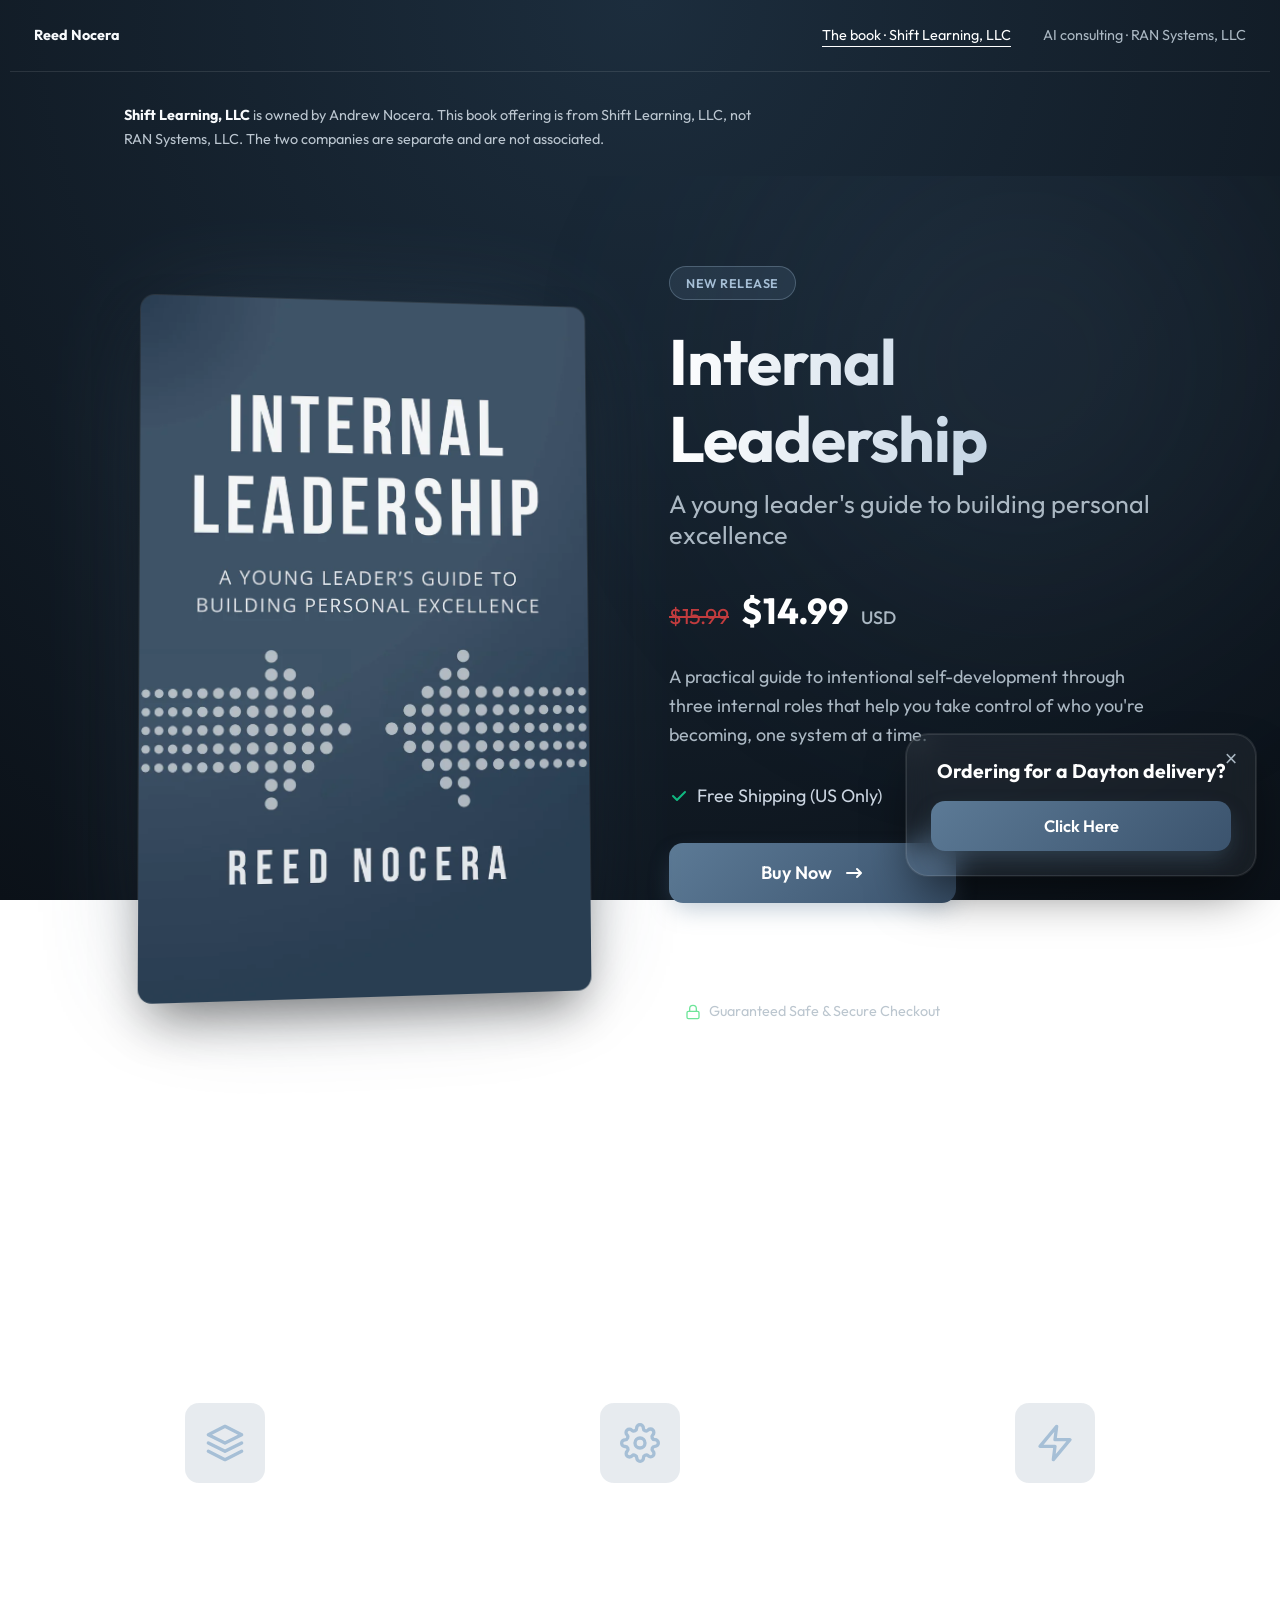
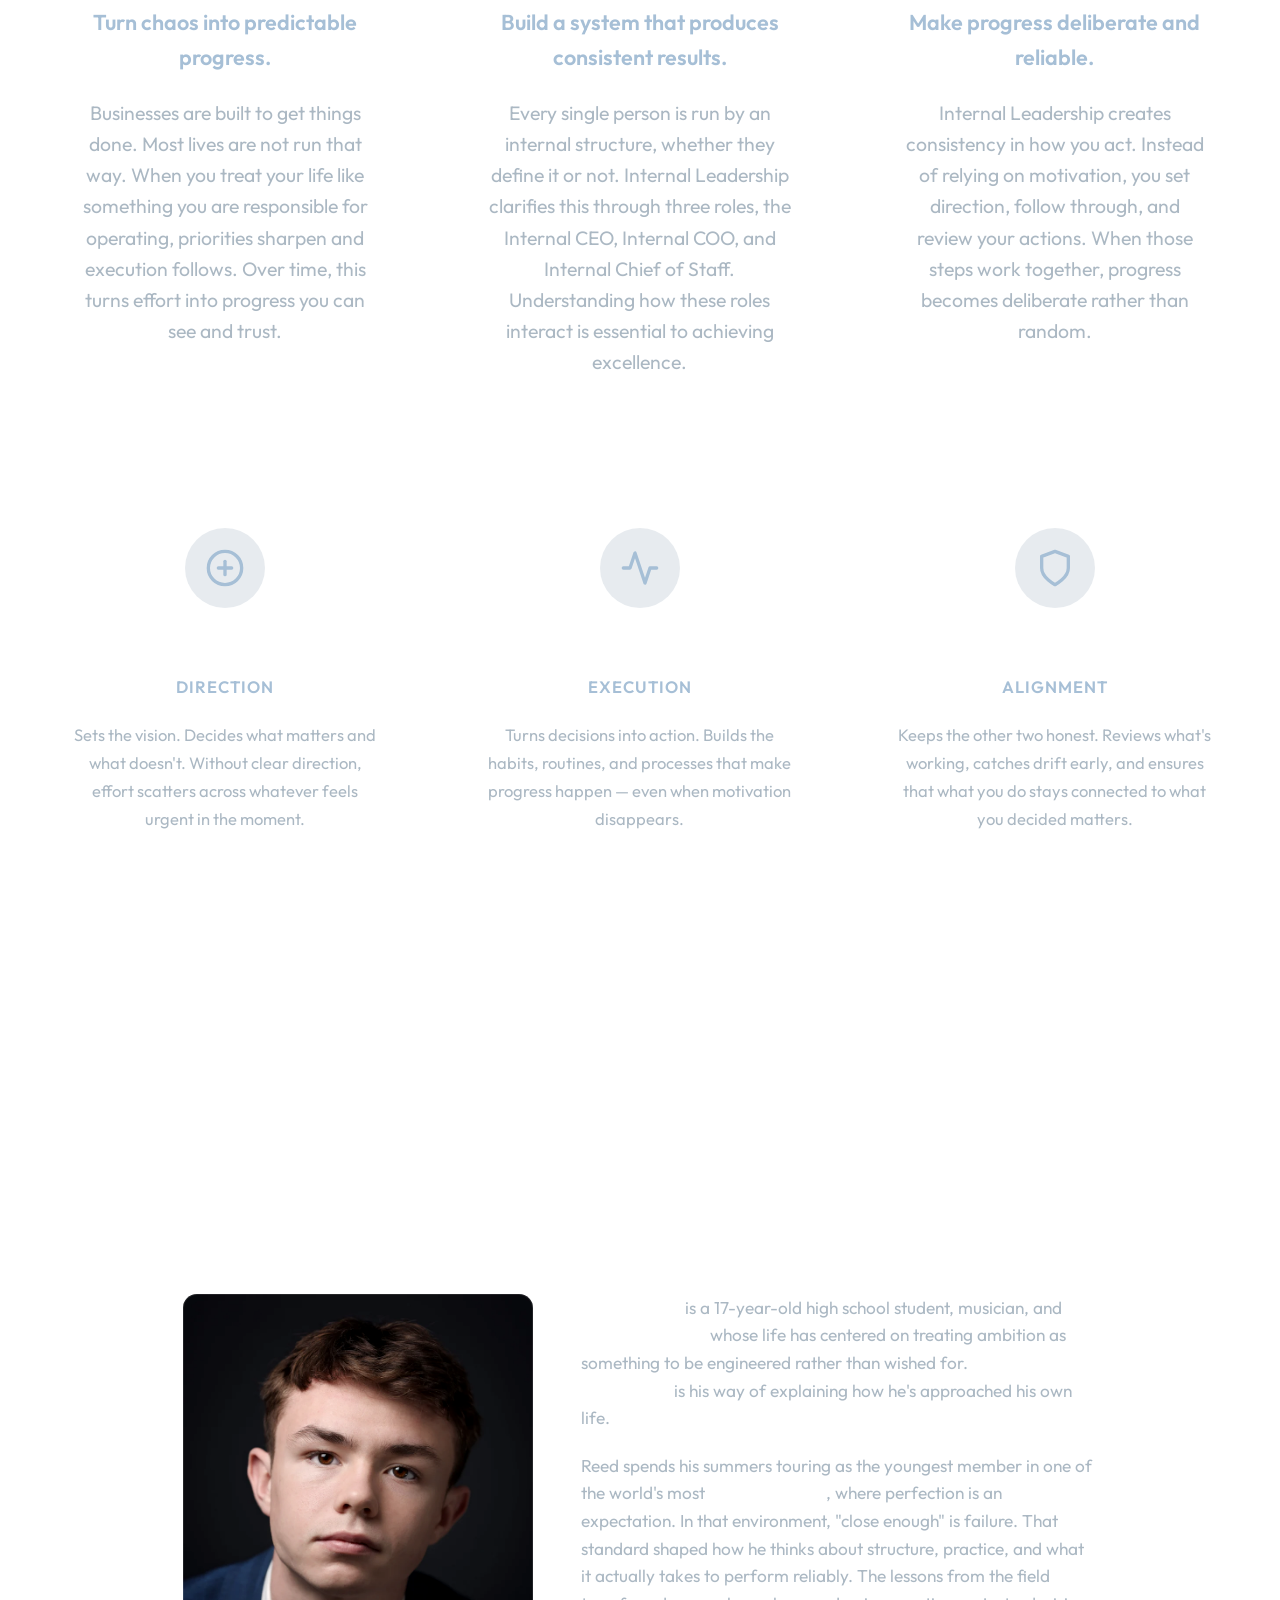
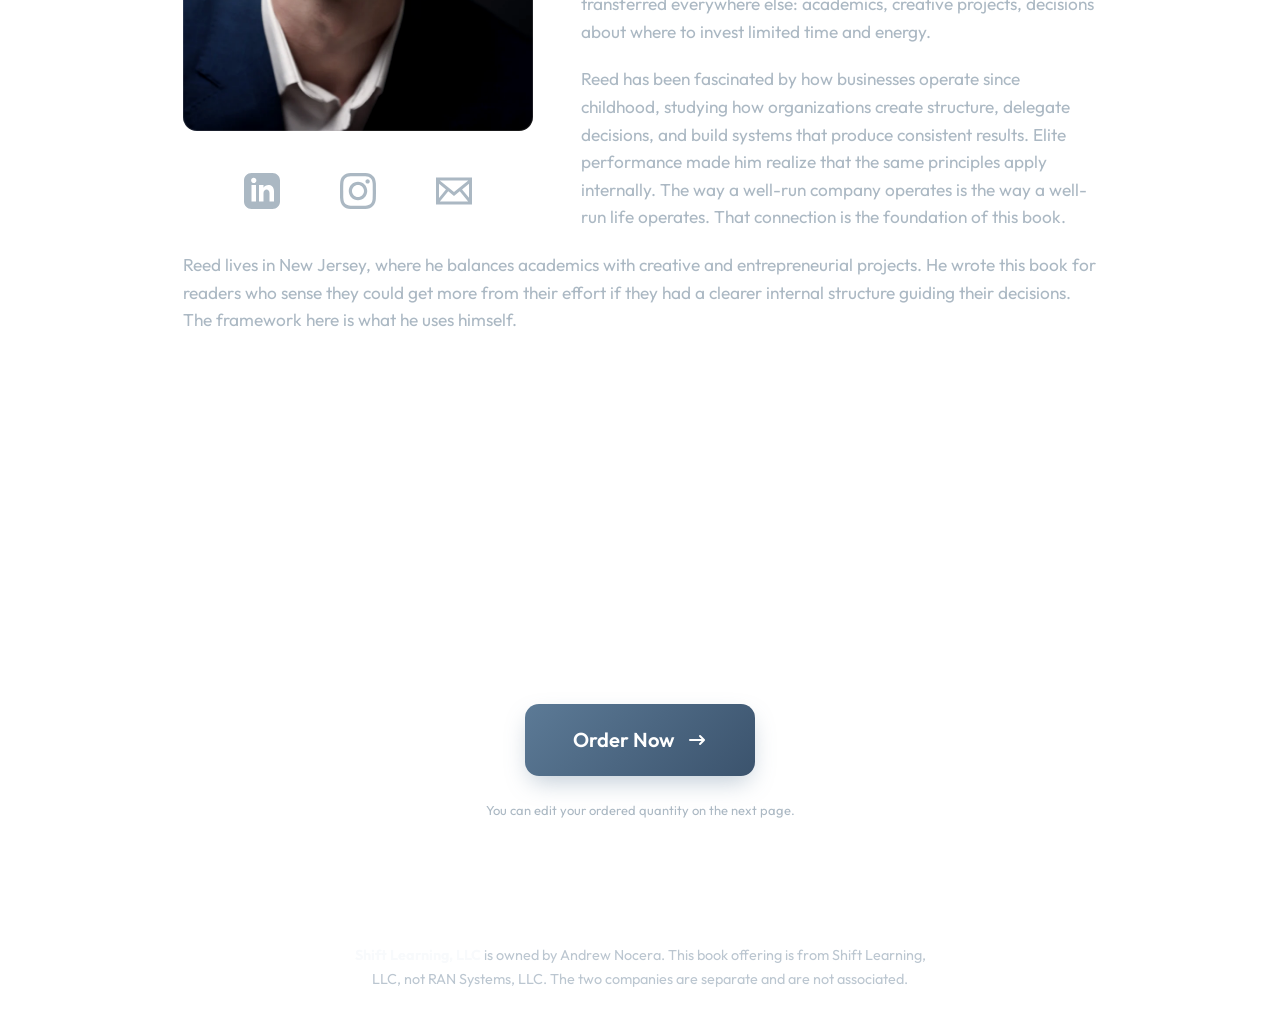
==== book/index.html @ 71a85d96 "Separate book and RAN Systems consulting businesses" ====
<!DOCTYPE html>
<html lang="en">

<head>
    <meta charset="UTF-8">
    <meta name="viewport" content="width=device-width, initial-scale=1.0">
    <title>Internal Leadership by Reed Nocera</title>
    <meta name="description"
        content="A young leader's guide to building personal excellence. Get your copy of Internal Leadership today.">
    <!-- Google Fonts -->
    <link rel="preconnect" href="https://fonts.googleapis.com">
    <link rel="preconnect" href="https://fonts.gstatic.com" crossorigin>
    <link
        href="https://fonts.googleapis.com/css2?family=Outfit:wght@300;400;500;600;700;800&family=Playfair+Display:ital,wght@0,600;1,600&display=swap"
        rel="stylesheet">
    <link rel="stylesheet" href="/styles.css">
</head>

<body>
<nav class="business-nav" aria-label="Site navigation"><a href="/">Reed Nocera</a><a href="/book/" aria-current="page">The book · Shift Learning, LLC</a><a href="/ran-systems/">AI consulting · RAN Systems, LLC</a></nav>
<div class="company-banner container"><p class="company-disclaimer"><strong>Shift Learning, LLC</strong> is owned by Andrew Nocera. This book offering is from Shift Learning, LLC, not RAN Systems, LLC. The two companies are separate and are not associated.</p></div>

    <!-- Hero Section -->
    <section class="hero-section">
        <div class="container hero-container">
            <div class="hero-image-wrapper">
                <img src="/assets/book-cover.png" alt="Internal Leadership Book Cover" class="book-cover">
                <div class="glow-effect"></div>
            </div>
            <div class="hero-content">
                <div class="badge">New Release</div>
                <h1 class="book-title">Internal<br>Leadership</h1>
                <h2 class="book-subtitle">A young leader's guide to building personal excellence</h2>

                <div class="pricing-container">
                    <s class="price-strikethrough">$15.99</s>
                    <span class="price">$14.99</span>
                    <span class="currency">USD</span>
                </div>

                <p class="description">
                    A practical guide to intentional self-development through three internal roles that help you take
                    control of who you're becoming, one system at a time.
                </p>

                <div class="shipping-info" style="font-size: 1.25rem;">
                    <svg class="check-icon" viewBox="0 0 20 20" fill="currentColor">
                        <path fill-rule="evenodd"
                            d="M16.707 5.293a1 1 0 010 1.414l-8 8a1 1 0 01-1.414 0l-4-4a1 1 0 011.414-1.414L8 12.586l7.293-7.293a1 1 0 011.414 0z"
                            clip-rule="evenodd" />
                    </svg>
                    Free Shipping (US Only)
                </div>

                <div class="cta-container">
                    <a href="https://buy.stripe.com/00w6oJeBu2gp4sOdWg6Ri00" class="btn-primary" id="buy-button">
                        Buy Now
                        <svg class="arrow-icon" viewBox="0 0 20 20" fill="currentColor">
                            <path fill-rule="evenodd"
                                d="M12.293 5.293a1 1 0 011.414 0l4 4a1 1 0 010 1.414l-4 4a1 1 0 01-1.414-1.414L14.586 11H3a1 1 0 110-2h11.586l-2.293-2.293a1 1 0 010-1.414z"
                                clip-rule="evenodd" />
                        </svg>
                    </a>
                    <a href="https://a.co/d/0i58ZDPj" class="btn-secondary" target="_blank" rel="noopener noreferrer">
                        Buy on Amazon for $15.99
                    </a>

                    <div class="trust-badges">
                        <svg class="lock-icon" viewBox="0 0 24 24" fill="none" stroke="currentColor" stroke-width="2"
                            stroke-linecap="round" stroke-linejoin="round">
                            <rect x="3" y="11" width="18" height="11" rx="2" ry="2"></rect>
                            <path d="M7 11V7a5 5 0 0 1 10 0v4"></path>
                        </svg>
                        Guaranteed Safe & Secure Checkout
                    </div>
                </div>
            </div>
        </div>
    </section>

    <!-- Concepts Section -->
    <section class="concepts-section">
        <div class="container container-wide">
            <h2 class="section-title">What is Internal Leadership?</h2>
            <div class="concepts-grid">

                <div class="concept-card">
                    <div class="card-icon">
                        <svg viewBox="0 0 24 24" fill="none" stroke="currentColor" stroke-width="2"
                            stroke-linecap="round" stroke-linejoin="round">
                            <polygon points="12 2 2 7 12 12 22 7 12 2"></polygon>
                            <polyline points="2 17 12 22 22 17"></polyline>
                            <polyline points="2 12 12 17 22 12"></polyline>
                        </svg>
                    </div>
                    <h3>The Foundational<br>Concept</h3>
                    <div class="concept-benefit">Turn chaos into predictable progress.</div>
                    <p>Businesses are built to get things done. Most lives are not run that way. When you treat your
                        life like something you are responsible for operating, priorities sharpen and execution follows.
                        Over time, this turns effort into progress you can see and trust.</p>
                </div>

                <div class="concept-card">
                    <div class="card-icon">
                        <svg viewBox="0 0 24 24" fill="none" stroke="currentColor" stroke-width="2"
                            stroke-linecap="round" stroke-linejoin="round">
                            <circle cx="12" cy="12" r="3"></circle>
                            <path
                                d="M19.4 15a1.65 1.65 0 0 0 .33 1.82l.06.06a2 2 0 0 1 0 2.83 2 2 0 0 1-2.83 0l-.06-.06a1.65 1.65 0 0 0-1.82-.33 1.65 1.65 0 0 0-1 1.51V21a2 2 0 0 1-2 2 2 2 0 0 1-2-2v-.09A1.65 1.65 0 0 0 9 19.4a1.65 1.65 0 0 0-1.82.33l-.06.06a2 2 0 0 1-2.83 0 2 2 0 0 1 0-2.83l.06-.06a1.65 1.65 0 0 0 .33-1.82 1.65 1.65 0 0 0-1.51-1H3a2 2 0 0 1-2-2 2 2 0 0 1 2-2h.09A1.65 1.65 0 0 0 4.6 9a1.65 1.65 0 0 0-.33-1.82l-.06-.06a2 2 0 0 1 0-2.83 2 2 0 0 1 2.83 0l.06.06a1.65 1.65 0 0 0 1.82.33H9a1.65 1.65 0 0 0 1-1.51V3a2 2 0 0 1 2-2 2 2 0 0 1 2 2v.09a1.65 1.65 0 0 0 1 1.51 1.65 1.65 0 0 0 1.82-.33l.06-.06a2 2 0 0 1 2.83 0 2 2 0 0 1 0 2.83l-.06.06a1.65 1.65 0 0 0-.33 1.82V9a1.65 1.65 0 0 0 1.51 1H21a2 2 0 0 1 2 2 2 2 0 0 1-2 2h-.09a1.65 1.65 0 0 0-1.51 1z">
                            </path>
                        </svg>
                    </div>
                    <h3>Your Internal<br>Structure</h3>
                    <div class="concept-benefit">Build a system that produces consistent results.</div>
                    <p>Every single person is run by an internal structure, whether they define it or not. Internal
                        Leadership clarifies this through three roles, the Internal CEO, Internal COO, and Internal
                        Chief of Staff. Understanding how these roles interact is essential to achieving excellence.</p>
                </div>

                <div class="concept-card">
                    <div class="card-icon">
                        <svg viewBox="0 0 24 24" fill="none" stroke="currentColor" stroke-width="2"
                            stroke-linecap="round" stroke-linejoin="round">
                            <path d="M13 2L3 14h9l-1 8 10-12h-9l1-8z"></path>
                        </svg>
                    </div>
                    <h3>An Execution<br>Advantage</h3>
                    <div class="concept-benefit">Make progress deliberate and reliable.</div>
                    <p>Internal Leadership creates consistency in how you act. Instead of relying on motivation, you set
                        direction, follow through, and review your actions. When those steps work together, progress
                        becomes deliberate rather than random.</p>
                </div>

            </div>
        </div>
    </section>

    <!-- The Three Roles -->
    <section class="roles-section">
        <div class="container container-wide">
            <div class="roles-grid">
                <!-- Internal CEO -->
                <div class="role-card">
                    <div class="role-icon">
                        <svg viewBox="0 0 24 24" fill="none" stroke="currentColor" stroke-width="2"
                            stroke-linecap="round" stroke-linejoin="round">
                            <circle cx="12" cy="12" r="10"></circle>
                            <line x1="12" y1="8" x2="12" y2="16"></line>
                            <line x1="8" y1="12" x2="16" y2="12"></line>
                        </svg>
                    </div>
                    <h3 class="role-title">Internal CEO</h3>
                    <div class="role-function">Direction</div>
                    <p>
                        Sets the vision. Decides what matters and what doesn't. Without clear direction,
                        effort scatters across whatever feels urgent in the moment.
                    </p>
                </div>

                <!-- Internal COO -->
                <div class="role-card">
                    <div class="role-icon">
                        <svg viewBox="0 0 24 24" fill="none" stroke="currentColor" stroke-width="2"
                            stroke-linecap="round" stroke-linejoin="round">
                            <polyline points="22 12 18 12 15 21 9 3 6 12 2 12"></polyline>
                        </svg>
                    </div>
                    <h3 class="role-title">Internal COO</h3>
                    <div class="role-function">Execution</div>
                    <p>
                        Turns decisions into action. Builds the habits, routines, and processes that make
                        progress happen — even when motivation disappears.
                    </p>
                </div>

                <!-- Internal Chief of Staff -->
                <div class="role-card">
                    <div class="role-icon">
                        <svg viewBox="0 0 24 24" fill="none" stroke="currentColor" stroke-width="2"
                            stroke-linecap="round" stroke-linejoin="round">
                            <path d="M12 22s8-4 8-10V5l-8-3-8 3v7c0 6 8 10 8 10z"></path>
                        </svg>
                    </div>
                    <h3 class="role-title">Internal Chief of Staff</h3>
                    <div class="role-function">Alignment</div>
                    <p>
                        Keeps the other two honest. Reviews what's working, catches drift early, and ensures
                        that what you do stays connected to what you decided matters.
                    </p>
                </div>
            </div>
        </div>
    </section>

    <!-- Author Section -->
    <section class="author-section">
        <div class="container">
            <div class="author-card">
                <h2 class="author-title">Meet The Author</h2>
                <div class="author-bio">
                    <div class="author-sidebar-float">
                        <div class="author-image-wrapper">
                            <img src="/assets/author-photo.png" alt="Reed Nocera" class="author-photo">
                        </div>
                        <div class="social-links">
                            <a href="https://www.linkedin.com/in/reed-nocera" class="social-icon" aria-label="LinkedIn"
                                target="_blank" rel="noopener noreferrer">
                                <svg viewBox="0 0 24 24" fill="currentColor">
                                    <path
                                        d="M19 0h-14c-2.761 0-5 2.239-5 5v14c0 2.761 2.239 5 5 5h14c2.762 0 5-2.239 5-5v-14c0-2.761-2.238-5-5-5zm-11 19h-3v-11h3v11zm-1.5-12.268c-.966 0-1.75-.79-1.75-1.764s.784-1.764 1.75-1.764 1.75.79 1.75 1.764-.783 1.764-1.75 1.764zm13.5 12.268h-3v-5.604c0-3.368-4-3.113-4 0v5.604h-3v-11h3v1.765c1.396-2.586 7-2.777 7 2.476v6.759z" />
                                </svg>
                            </a>
                            <a href="https://www.instagram.com/reed.drumz" class="social-icon" aria-label="Instagram"
                                target="_blank" rel="noopener noreferrer">
                                <svg viewBox="0 0 24 24" fill="currentColor">
                                    <path
                                        d="M12 2.163c3.204 0 3.584.012 4.85.07 3.252.148 4.771 1.691 4.919 4.919.058 1.265.069 1.645.069 4.849 0 3.205-.012 3.584-.069 4.849-.149 3.225-1.664 4.771-4.919 4.919-1.266.058-1.644.07-4.85.07-3.204 0-3.584-.012-4.849-.07-3.26-.149-4.771-1.699-4.919-4.92-.058-1.265-.07-1.644-.07-4.849 0-3.204.013-3.583.07-4.849.149-3.227 1.664-4.771 4.919-4.919 1.266-.057 1.645-.069 4.849-.069zm0-2.163c-3.259 0-3.667.014-4.947.072-4.358.2-6.78 2.618-6.98 6.98-.059 1.281-.073 1.689-.073 4.948 0 3.259.014 3.668.072 4.948.2 4.358 2.618 6.78 6.98 6.98 1.281.058 1.689.072 4.948.072 3.259 0 3.668-.014 4.948-.072 4.354-.2 6.782-2.618 6.979-6.98.059-1.28.073-1.689.073-4.948 0-3.259-.014-3.667-.072-4.947-.196-4.354-2.617-6.78-6.979-6.98-1.281-.059-1.69-.073-4.949-.073zm0 5.838c-3.403 0-6.162 2.759-6.162 6.162s2.759 6.163 6.162 6.163 6.162-2.759 6.162-6.163c0-3.403-2.759-6.162-6.162-6.162zm0 10.162c-2.209 0-4-1.79-4-4s1.791-4 4-4 4 1.79 4 4-1.791 4-4 4zm6.406-11.845c-.796 0-1.441.645-1.441 1.44s.645 1.44 1.441 1.44c.795 0 1.439-.645 1.439-1.44s-.644-1.44-1.439-1.44z" />
                                </svg>
                            </a>
                            <a href="mailto:mail@reednoc.com" class="social-icon" aria-label="Email">
                                <svg viewBox="0 0 24 24" fill="currentColor">
                                    <path
                                        d="M0 3v18h24v-18h-24zm6.623 7.929l-4.623 5.712v-9.458l4.623 3.746zm-4.141-5.929h19.035l-9.517 7.713-9.518-7.713zm5.694 7.188l3.824 3.099 3.83-3.104 5.612 6.817h-18.866l5.6-6.812zm9.208-1.264l4.616-3.741v9.348l-4.616-5.607z" />
                                </svg>
                            </a>
                        </div>
                    </div>

                    <p><strong>Reed Nocera</strong> is a 17-year-old high school student, musician, and
                        <strong>systems thinker</strong> whose life has centered on treating ambition as something
                        to be engineered rather than wished for. <strong>Internal Leadership</strong> is his way of
                        explaining how he's approached his own life.
                    </p>
                    <p>Reed spends his summers touring as the youngest member in one of the world's most
                        <strong>elite drumlines</strong>, where perfection is an expectation. In that environment,
                        "close enough" is failure. That
                        standard shaped how he thinks about structure, practice, and what it actually takes to
                        perform reliably. The lessons from the field transferred everywhere else: academics,
                        creative projects, decisions about where to invest limited time and energy.
                    </p>
                    <p>Reed has been fascinated by how businesses operate since childhood, studying how
                        organizations create structure, delegate decisions, and build systems that produce
                        consistent results. Elite performance made him realize that the same principles apply
                        internally. The way a well-run company operates is the way a well-run life operates. That
                        connection is the foundation of this book.</p>
                    <p>Reed lives in New Jersey, where he balances academics with creative and entrepreneurial
                        projects. He wrote this book for readers who sense they could get more from their effort if
                        they had a clearer internal structure guiding their decisions. The framework here is what he
                        uses himself.</p>
                </div>
            </div>
        </div>
    </section>

    <!-- Final Push CTA Section -->
    <section class="final-cta-section">
        <div class="container text-center">
            <h2 class="final-cta-title">Ready to take control?</h2>
            <a href="https://buy.stripe.com/00w6oJeBu2gp4sOdWg6Ri00" class="btn-primary btn-large">
                Order Now
                <svg class="arrow-icon" viewBox="0 0 20 20" fill="currentColor">
                    <path fill-rule="evenodd"
                        d="M12.293 5.293a1 1 0 011.414 0l4 4a1 1 0 010 1.414l-4 4a1 1 0 01-1.414-1.414L14.586 11H3a1 1 0 110-2h11.586l-2.293-2.293a1 1 0 010-1.414z"
                        clip-rule="evenodd" />
                </svg>
            </a>
            <div class="checkout-note-bottom">You can edit your ordered quantity on the next page.</div>
        </div>
    </section>

    <!-- Dayton Delivery Popup -->
    <div id="daytonPopup" class="dayton-popup">
        <div class="dayton-popup-content">
            <button id="closeDaytonPopup" class="close-popup" aria-label="Close">&times;</button>
            <div class="popup-text" style="width: 100%;">
                <h3 style="margin-bottom: 16px; font-size: 1.35rem; color: white; font-family: var(--font-heading); line-height: 1.3;">Ordering for a Dayton delivery?</h3>
                <a href="/dayton" class="btn-primary" style="font-size: 1.15rem; padding: 12px 24px; width: 100%;">Click Here</a>
            </div>
        </div>
    </div>

    <!-- Sticky Mobile CTA -->
    <div class="mobile-sticky-cta" id="mobileStickyCTA">
        <a href="https://buy.stripe.com/00w6oJeBu2gp4sOdWg6Ri00" class="btn-primary btn-full">Buy Now - $14.99</a>
    </div>

    <!-- Footer -->
    <footer class="site-footer">
        <p class="company-disclaimer"><strong>Shift Learning, LLC</strong> is owned by Andrew Nocera. This book offering is from Shift Learning, LLC, not RAN Systems, LLC. The two companies are separate and are not associated.</p>
    </footer>

    <script src="/script.js"></script>
</body>

</html>
---- styles.css ----
:root {
    --bg-color: #0B1118;
    --surface-color: rgba(255, 255, 255, 0.05);
    --surface-border: rgba(255, 255, 255, 0.1);
    --text-primary: #F8FAFC;
    --text-secondary: #ABB8C3;
    --accent-start: #5C7A96;
    --accent-end: #3B536D;
    --font-heading: 'Outfit', sans-serif;
    --font-body: 'Outfit', sans-serif;
    --font-serif: 'Playfair Display', serif;
    --radius-sm: 7px;
    --radius-md: 14px;
    --radius-lg: 22px;
    --transition: 0.3s cubic-bezier(0.4, 0, 0.2, 1);
}

html {
    font-size: 90%;
}

* {
    margin: 0;
    padding: 0;
    box-sizing: border-box;
}

body {
    background: radial-gradient(circle at 50% 0%, #1c2d3d 0%, #0B1118 100%);
    background-attachment: fixed;
    color: var(--text-primary);
    font-family: var(--font-body);
    line-height: 1.6;
    overflow-x: hidden;
    -webkit-font-smoothing: antialiased;
}

h1,
h2,
h3,
h4 {
    font-family: var(--font-heading);
    font-weight: 700;
    line-height: 1.2;
}

a {
    color: inherit;
    text-decoration: none;
}

.container {
    width: 100%;
    max-width: 1080px;
    margin: 0 auto;
    padding: 0 24px;
}

.container-wide {
    max-width: 1260px;
}

/* Animations */
@keyframes fadeInUp {
    from {
        opacity: 0;
        transform: translateY(30px);
    }

    to {
        opacity: 1;
        transform: translateY(0);
    }
}

.animate-fade-up {
    animation: fadeInUp 0.8s ease forwards;
    opacity: 0;
}

/* --- Hero Section --- */
.hero-section {
    min-height: 100vh;
    display: flex;
    align-items: center;
    padding: 90px 0;
    position: relative;
    overflow: hidden;
    /* Removed individual background to use global body gradient */
}

/* Background gradient effect */
.hero-section::before {
    content: '';
    position: absolute;
    top: -20%;
    right: -10%;
    width: 60%;
    height: 80%;
    background: radial-gradient(circle, rgba(92, 122, 150, 0.15) 0%, rgba(31, 48, 65, 0) 70%);
    filter: blur(100px);
    z-index: 0;
}

.hero-container {
    display: grid;
    grid-template-columns: 1fr 1fr;
    gap: 58px;
    align-items: center;
    position: relative;
    z-index: 1;
}

.hero-image-wrapper {
    position: relative;
    border-radius: var(--radius-lg);
    z-index: 2;
    transform: perspective(1000px) rotateY(5deg) rotateX(2deg);
    transition: transform 0.5s ease;
}

.hero-image-wrapper:hover {
    transform: perspective(1000px) rotateY(0deg) rotateX(0deg);
}

.book-cover {
    width: 100%;
    max-width: 450px;
    display: block;
    margin: 0 auto;
    border-radius: var(--radius-md);
    box-shadow: 0 25px 50px -12px rgba(0, 0, 0, 0.5), 0 0 0 1px rgba(255, 255, 255, 0.1);
    background-color: #1e293b;
    position: relative;
    z-index: 2;
}

.glow-effect {
    position: absolute;
    top: 50%;
    left: 50%;
    transform: translate(-50%, -50%);
    width: 80%;
    height: 90%;
    background: linear-gradient(135deg, var(--accent-start), var(--accent-end));
    filter: blur(60px);
    opacity: 0.4;
    z-index: 1;
}

.hero-content {
    animation: fadeInUp 1s ease 0.2s forwards;
    opacity: 0;
}

.badge {
    display: inline-block;
    background: rgba(92, 122, 150, 0.2);
    color: #A6BFD6;
    padding: 6px 16px;
    border-radius: 100px;
    font-size: 0.875rem;
    font-weight: 600;
    margin-bottom: 24px;
    border: 1px solid rgba(166, 191, 214, 0.3);
    letter-spacing: 0.5px;
    text-transform: uppercase;
}

.book-title {
    font-size: clamp(3rem, 5vw, 4.5rem);
    letter-spacing: -1px;
    margin-bottom: 12px;
    background: linear-gradient(to right, #ffffff, #A6BFD6);
    -webkit-background-clip: text;
    background-clip: text;
    -webkit-text-fill-color: transparent;
}

.book-subtitle {
    font-size: clamp(1.5rem, 2vw, 1.75rem);
    color: var(--text-secondary);
    font-weight: 400;
    margin-bottom: 32px;
    max-width: 500px;
}

.pricing-container {
    display: flex;
    align-items: baseline;
    gap: 12px;
    margin-bottom: 24px;
}

.price-strikethrough {
    font-size: 1.5rem;
    color: #ef4444;
    /* Subtle red to indicate discount */
    text-decoration: line-through;
    opacity: 0.8;
}

.price {
    font-size: 2.5rem;
    font-weight: 700;
    color: white;
}

.currency {
    color: var(--text-secondary);
    font-size: 1.25rem;
    font-weight: 500;
}

.description {
    font-size: 1.25rem;
    color: var(--text-secondary);
    margin-bottom: 32px;
    max-width: 500px;
}

.shipping-info {
    display: flex;
    align-items: center;
    gap: 8px;
    font-size: 1.1rem;
    color: #cbd5e1;
    margin-bottom: 32px;
}

.check-icon {
    width: 20px;
    height: 20px;
    color: #10b981;
}

.cta-container {
    display: inline-flex;
    flex-direction: column;
    gap: 12px;
}

.btn-primary {
    display: inline-flex;
    align-items: center;
    justify-content: center;
    gap: 12px;
    background: linear-gradient(135deg, var(--accent-start), var(--accent-end));
    color: white;
    font-size: 1.25rem;
    font-weight: 600;
    padding: 16px 36px;
    border-radius: var(--radius-md);
    box-shadow: 0 10px 25px -5px rgba(92, 122, 150, 0.4);
    transition: var(--transition);
    position: relative;
    overflow: hidden;
    cursor: pointer;
}

.btn-primary::before {
    content: '';
    position: absolute;
    top: 0;
    left: -100%;
    width: 100%;
    height: 100%;
    background: linear-gradient(90deg, transparent, rgba(255, 255, 255, 0.2), transparent);
    transition: left 0.5s ease;
}

.btn-primary:hover {
    transform: translateY(-2px);
    box-shadow: 0 15px 35px -5px rgba(92, 122, 150, 0.6);
}

.btn-primary:hover::before {
    left: 100%;
}

.arrow-icon {
    width: 20px;
    height: 20px;
    transition: transform 0.3s;
}

.btn-primary:hover .arrow-icon {
    transform: translateX(4px);
}

.btn-secondary {
    display: inline-flex;
    align-items: center;
    justify-content: center;
    gap: 12px;
    background: transparent;
    color: white;
    font-size: 1.25rem;
    font-weight: 600;
    padding: 16px 36px;
    border-radius: var(--radius-md);
    border: 2px solid rgba(255, 255, 255, 0.1);
    transition: var(--transition);
    text-decoration: none;
    cursor: pointer;
}

.btn-secondary:hover {
    background: rgba(255, 255, 255, 0.05);
    border-color: rgba(255, 255, 255, 0.2);
    transform: translateY(-2px);
}

.btn-large {
    padding: 20px 48px;
    font-size: 1.4rem;
}

.trust-badges {
    display: flex;
    align-items: center;
    justify-content: center;
    gap: 8px;
    font-size: 1rem;
    color: var(--text-secondary);
    margin-top: 8px;
    opacity: 0.8;
}

.lock-icon {
    width: 16px;
    height: 16px;
    color: #4ade80;
    /* A soft trust-inducing green */
}

/* --- Concepts Section --- */
.concepts-section {
    padding: 90px 0 28px;
    /* Reduced bottom padding to close gap */
}

.section-title {
    text-align: center;
    font-size: clamp(3rem, 5vw, 4rem);
    margin-bottom: 80px;
    color: white;
}

.concepts-grid {
    display: grid;
    grid-template-columns: repeat(auto-fit, minmax(300px, 1fr));
    gap: 32px;
}

.concept-card {
    background: var(--surface-color);
    border: 1px solid var(--surface-border);
    border-radius: var(--radius-lg);
    padding: 50px 36px;
    backdrop-filter: blur(10px);
    transition: var(--transition);
    height: 100%;
    text-align: center;
    display: flex;
    flex-direction: column;
    align-items: center;
}

.concept-card:hover {
    transform: translateY(-8px);
    background: rgba(255, 255, 255, 0.08);
    border-color: rgba(255, 255, 255, 0.2);
    box-shadow: 0 20px 40px rgba(0, 0, 0, 0.3);
}

.card-icon {
    width: 80px;
    height: 80px;
    background: rgba(92, 122, 150, 0.15);
    border-radius: var(--radius-md);
    display: flex;
    align-items: center;
    justify-content: center;
    margin-bottom: 32px;
    color: #A6BFD6;
}

.card-icon svg {
    width: 40px;
    height: 40px;
}

.concept-card h3 {
    font-size: 2.25rem;
    margin-bottom: 12px;
    color: white;
    line-height: 1.2;
}

.concept-benefit {
    font-size: 1.5rem;
    font-weight: 600;
    color: #A6BFD6;
    margin-bottom: 24px;
}

.concept-card p {
    color: var(--text-secondary);
    font-size: 1.35rem;
    line-height: 1.6;
}

/* --- Author Section --- */
.author-section {
    padding: 108px 0;
    position: relative;
}

.author-card {
    background: var(--surface-color);
    border: 1px solid var(--surface-border);
    border-radius: var(--radius-lg);
    padding: 58px;
    backdrop-filter: blur(10px);
}

.author-title {
    font-size: clamp(2.5rem, 5vw, 4rem);
    margin-bottom: 40px;
    color: white;
    text-align: center;
}

.author-sidebar-float {
    float: left;
    width: 350px;
    margin-right: 48px;
    margin-bottom: 24px;
    display: flex;
    flex-direction: column;
    align-items: center;
    gap: 24px;
}

.author-image-wrapper {
    width: 100%;
    aspect-ratio: 4 / 5;
    border-radius: var(--radius-md);
    overflow: hidden;
    position: relative;
}

.author-image-wrapper::after {
    content: '';
    position: absolute;
    inset: 0;
    box-shadow: inset 0 0 0 1px rgba(255, 255, 255, 0.1);
    border-radius: var(--radius-md);
}

.author-photo {
    width: 100%;
    height: 100%;
    object-fit: cover;
    filter: grayscale(20%) contrast(1.1);
    transition: var(--transition);
}

.author-card:hover .author-photo {
    filter: grayscale(0%) contrast(1);
    transform: scale(1.02);
}

.social-links {
    display: flex;
    gap: 24px;
}

.social-icon {
    width: 72px;
    height: 72px;
    display: flex;
    align-items: center;
    justify-content: center;
    background: rgba(255, 255, 255, 0.05);
    border: 1px solid var(--surface-border);
    border-radius: 50%;
    color: var(--text-secondary);
    transition: var(--transition);
}

.social-icon:hover {
    background: white;
    color: var(--bg-color);
    transform: translateY(-3px);
}

.social-icon svg {
    width: 36px;
    height: 36px;
}

.author-bio>p:first-of-type {
    margin-top: 8%;
    /* Push first paragraph down alongside the float */
}

.author-bio p {
    font-size: 1.2rem;
    color: var(--text-secondary);
    margin-bottom: 20px;
}

/* Clearfix for floated content */
.author-bio::after {
    content: "";
    display: table;
    clear: both;
}

.author-bio strong {
    color: white;
}

.author-bio em {
    font-family: var(--font-serif);
    color: white;
    font-style: italic;
    font-weight: 500;
}

/* --- Final CTA Section --- */
.final-cta-section {
    padding: 90px 0;
    border-top: 1px solid var(--surface-border);
}

.final-cta-title {
    font-size: clamp(2rem, 4vw, 3rem);
    margin-bottom: 40px;
    color: white;
}

.text-center {
    text-align: center;
}

.checkout-note-bottom {
    margin-top: 24px;
    font-size: 0.9rem;
    color: var(--text-secondary);
}

/* --- Sticky Mobile CTA --- */
.mobile-sticky-cta {
    position: fixed;
    bottom: 0;
    left: 0;
    width: 100%;
    padding: 16px;
    background: rgba(31, 48, 65, 0.95);
    backdrop-filter: blur(10px);
    border-top: 1px solid var(--surface-border);
    z-index: 100;
    transform: translateY(100%);
    transition: transform 0.3s cubic-bezier(0.4, 0, 0.2, 1);
    display: none;
    /* Hidden by default on desktop, shown via media query and JS */
}

.mobile-sticky-cta.visible {
    transform: translateY(0);
}

.btn-full {
    width: 100%;
    display: flex;
    justify-content: center;
}

/* --- Footer --- */
.site-footer {
    text-align: center;
    padding: 32px 0;
    border-top: 1px solid var(--surface-border);
    color: var(--text-secondary);
    font-size: 0.9rem;
}

/* --- Responsive --- */
@media (max-width: 992px) {
    .hero-container {
        grid-template-columns: 1fr;
        text-align: center;
        gap: 48px;
    }

    .hero-image-wrapper {
        max-width: 350px;
        margin: 0 auto;
        transform: none !important;
    }

    .hero-content {
        display: flex;
        flex-direction: column;
        align-items: center;
    }

    .book-subtitle,
    .description {
        margin-left: auto;
        margin-right: auto;
    }

    .author-sidebar-float {
        float: none;
        width: 100%;
        max-width: 350px;
        margin: 0 auto 40px auto;
    }
}


/* --- The Three Roles Section --- */
.roles-section {
    padding: 28px 0 108px;
    /* Reduced top padding to close gap */
    position: relative;
}

.roles-header {
    text-align: center;
    max-width: 700px;
    margin: 0 auto 80px;
}

.roles-grid {
    display: grid;
    grid-template-columns: repeat(3, 1fr);
    gap: 32px;
}

.role-card {
    background: var(--surface-color);
    border: 1px solid var(--surface-border);
    border-radius: var(--radius-lg);
    padding: 42px 32px;
    backdrop-filter: blur(10px);
    transition: var(--transition);
    text-align: center;
    position: relative;
    overflow: hidden;
    display: flex;
    flex-direction: column;
    align-items: center;
}

.role-card::before {
    content: '';
    position: absolute;
    top: 0;
    left: 0;
    right: 0;
    height: 4px;
    background: linear-gradient(90deg, var(--accent-start), var(--accent-end));
    opacity: 0;
    transition: var(--transition);
}

.role-card:hover {
    transform: translateY(-8px);
    background: rgba(255, 255, 255, 0.08);
    border-color: rgba(255, 255, 255, 0.2);
    box-shadow: 0 20px 40px rgba(0, 0, 0, 0.3);
}

.role-card:hover::before {
    opacity: 1;
}

.role-icon {
    width: 80px;
    height: 80px;
    background: rgba(92, 122, 150, 0.15);
    border-radius: 50%;
    display: flex;
    align-items: center;
    justify-content: center;
    margin-bottom: 28px;
    color: #A6BFD6;
    flex-shrink: 0;
}

.role-icon svg {
    width: 40px;
    height: 40px;
}

.role-title {
    font-size: 1.75rem;
    color: white;
    margin-bottom: 8px;
}

.role-function {
    font-size: 1.15rem;
    font-weight: 600;
    color: #A6BFD6;
    text-transform: uppercase;
    letter-spacing: 1px;
    margin-bottom: 20px;
}

.role-card p {
    font-size: 1.15rem;
    color: var(--text-secondary);
    line-height: 1.7;
}

@media (max-width: 992px) {
    .roles-grid {
        grid-template-columns: 1fr;
        max-width: 500px;
        margin: 0 auto;
    }
}

@media (max-width: 768px) {
    .concepts-grid {
        grid-template-columns: 1fr;
    }

    .hero-section {
        padding: 80px 0 60px;
    }

    .mobile-sticky-cta {
        display: block;
    }

    /* Add padding to footer to ensure sticky doesn't cover content at very bottom */
    .site-footer {
        padding-bottom: 100px;
    }
}

/* --- Dayton Popup --- */
.dayton-popup {
    position: fixed;
    bottom: 24px;
    right: 24px;
    background: var(--surface-color);
    border: 1px solid var(--surface-border);
    border-radius: var(--radius-lg);
    padding: 24px;
    width: calc(100% - 48px);
    max-width: 350px;
    backdrop-filter: blur(15px);
    box-shadow: 0 25px 50px -12px rgba(0, 0, 0, 0.6), 0 0 0 1px rgba(255, 255, 255, 0.1);
    z-index: 1000;
    display: none;
    transform: translateY(30px);
    opacity: 0;
}
.dayton-popup.show {
    display: block;
    animation: fadeInUp 0.5s ease forwards;
}
.dayton-popup-content {
    position: relative;
    display: flex;
    flex-direction: column;
    align-items: center;
    text-align: center;
}
.close-popup {
    position: absolute;
    top: -12px;
    right: -12px;
    background: transparent;
    border: none;
    color: var(--text-secondary);
    font-size: 1.5rem;
    cursor: pointer;
    transition: var(--transition);
    width: 24px;
    height: 24px;
    display: flex;
    align-items: center;
    justify-content: center;
    border-radius: 50%;
}
.close-popup:hover {
    color: white;
    background: rgba(255, 255, 255, 0.1);
}
.popup-icon {
    width: 48px;
    height: 48px;
    background: rgba(92, 122, 150, 0.15);
    color: #A6BFD6;
    border-radius: 50%;
    display: flex;
    align-items: center;
    justify-content: center;
    margin-bottom: 16px;
}
.popup-icon svg {
    width: 24px;
    height: 24px;
}

@media (max-width: 768px) {
    .dayton-popup {
        bottom: 90px;
        left: 24px;
        right: 24px;
        max-width: none;
    }
}
/* Separate business destinations */
.business-nav { max-width: 1260px; margin: auto; padding: 24px; display: flex; flex-wrap: wrap; gap: 16px 32px; align-items: center; border-bottom: 1px solid var(--surface-border); }
.business-nav a { color: var(--text-secondary); font-size: 1rem; }
.business-nav a:first-child { margin-right: auto; font-weight: 700; color: var(--text-primary); }
.business-nav a:hover, .business-nav a[aria-current="page"] { color: white; text-decoration: underline; text-underline-offset: 6px; }
a:focus-visible, button:focus-visible { outline: 3px solid #b9d8f1; outline-offset: 6px; }
::selection { background: #b9d8f1; color: #0b1118; }
.company-disclaimer { font-size: 1rem; line-height: 1.65; color: #bbc6d0; max-width: 72ch; }
.company-disclaimer strong { color: #f8fafc; }
.company-banner { padding-top: 24px; padding-bottom: 24px; }
.company-banner .company-disclaimer { margin-top: 8px; }
.site-footer .company-disclaimer { margin: 0 auto; padding: 0 24px; }
.directory-main { max-width: 1160px; }
.directory-intro { padding: 64px 0 48px; }
.directory-intro h1 { font-size: clamp(2.7rem, 6vw, 4.8rem); letter-spacing: -.03em; margin-bottom: 16px; }
.directory-intro p { color: var(--text-secondary); font-size: 1.35rem; }
.directory-book { display: grid; grid-template-columns: 260px 1fr; gap: 64px; align-items: center; padding: 24px 0 64px; }
.directory-cover img { display: block; width: 100%; height: auto; }
.directory-book h2, .directory-consulting h2 { font-size: clamp(2rem, 4vw, 3.2rem); letter-spacing: -.025em; }
.directory-summary { font-size: 1.3rem; line-height: 1.65; max-width: 55ch; margin: 20px 0 24px; color: #c5ced7; }
.directory-link { display: inline-block; font-size: 1.1rem; font-weight: 600; text-decoration: underline; text-underline-offset: 6px; }
.directory-link:hover { color: #b9d8f1; }
.directory-link span { margin-left: 12px; }
.directory-book .company-disclaimer { margin-top: 32px; }
.directory-consulting { border-top: 1px solid #526070; padding: 64px 0; display: grid; grid-template-columns: 1.5fr 1fr; gap: 64px; align-items: end; }
.ran-page { background: #101b22; }
.ran-main { max-width: 1100px; }
.ran-intro { padding: 88px 0 72px; }
.ran-intro h1 { font-size: clamp(1.7rem, 3vw, 2.4rem); letter-spacing: -.02em; }
.ran-lead { font-size: clamp(3rem, 7vw, 5.8rem); line-height: 1.08; font-weight: 600; letter-spacing: -.035em; margin: 28px 0; }
.ran-contact, .company-statement { border-top: 1px solid #526070; padding: 48px 0; }
.ran-contact h2, .company-statement h2 { font-size: 2rem; margin-bottom: 20px; }
.ran-contact p, .company-statement p { max-width: 70ch; font-size: 1.15rem; color: #c5ced7; }
.company-statement .company-disclaimer { margin-top: 24px; font-size: 1rem; }
@media (max-width: 640px) {
 .business-nav { gap: 12px 20px; padding: 20px 24px; }
 .business-nav a:first-child { flex-basis: 100%; }
 .directory-intro { padding: 40px 0 32px; }
 .directory-book { grid-template-columns: 1fr; gap: 28px; padding-bottom: 40px; }
 .directory-cover { max-width: 180px; }
 .directory-consulting { grid-template-columns: 1fr; gap: 32px; padding: 40px 0; }
 .ran-intro { padding: 48px 0; }
 .ran-contact, .company-statement { padding: 32px 0; }
}
@media (prefers-reduced-motion: reduce) {
 *, *::before, *::after { animation-duration: .01ms !important; animation-delay: 0ms !important; transition-duration: .01ms !important; scroll-behavior: auto !important; }
}
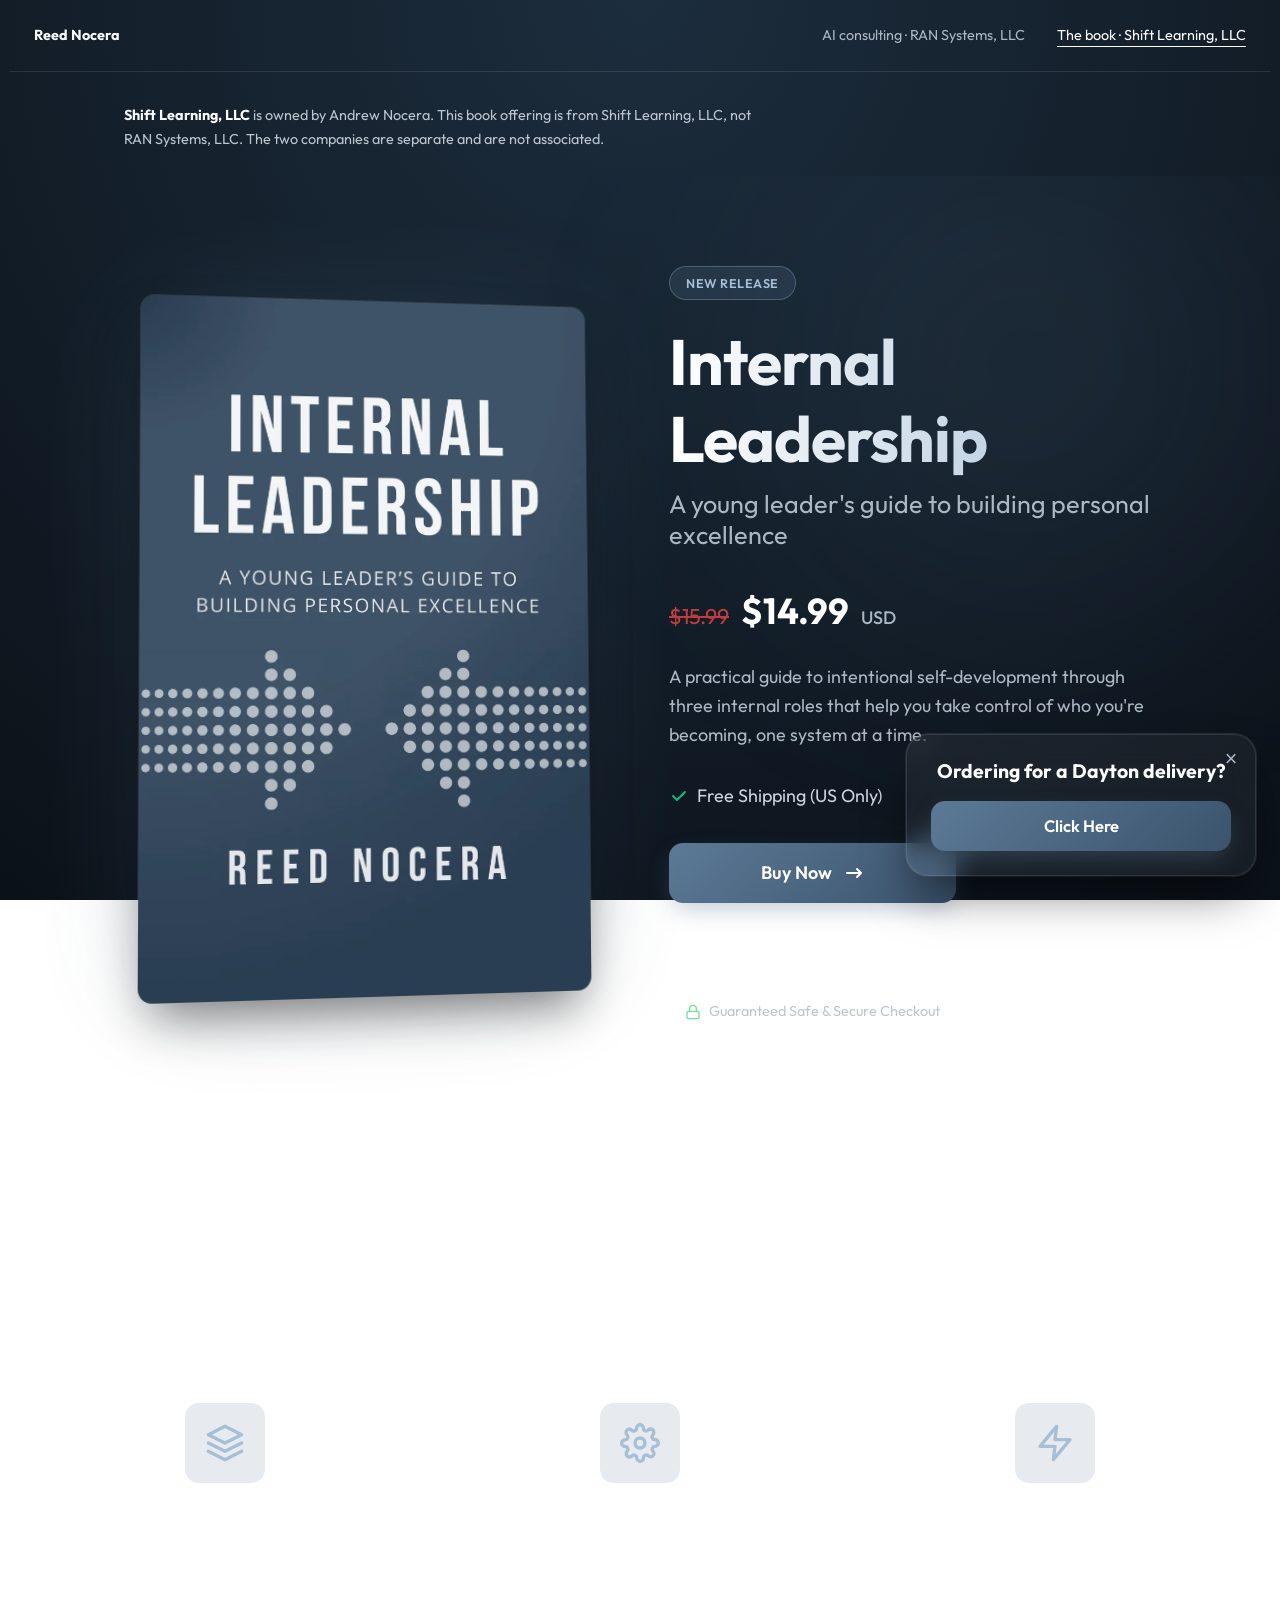
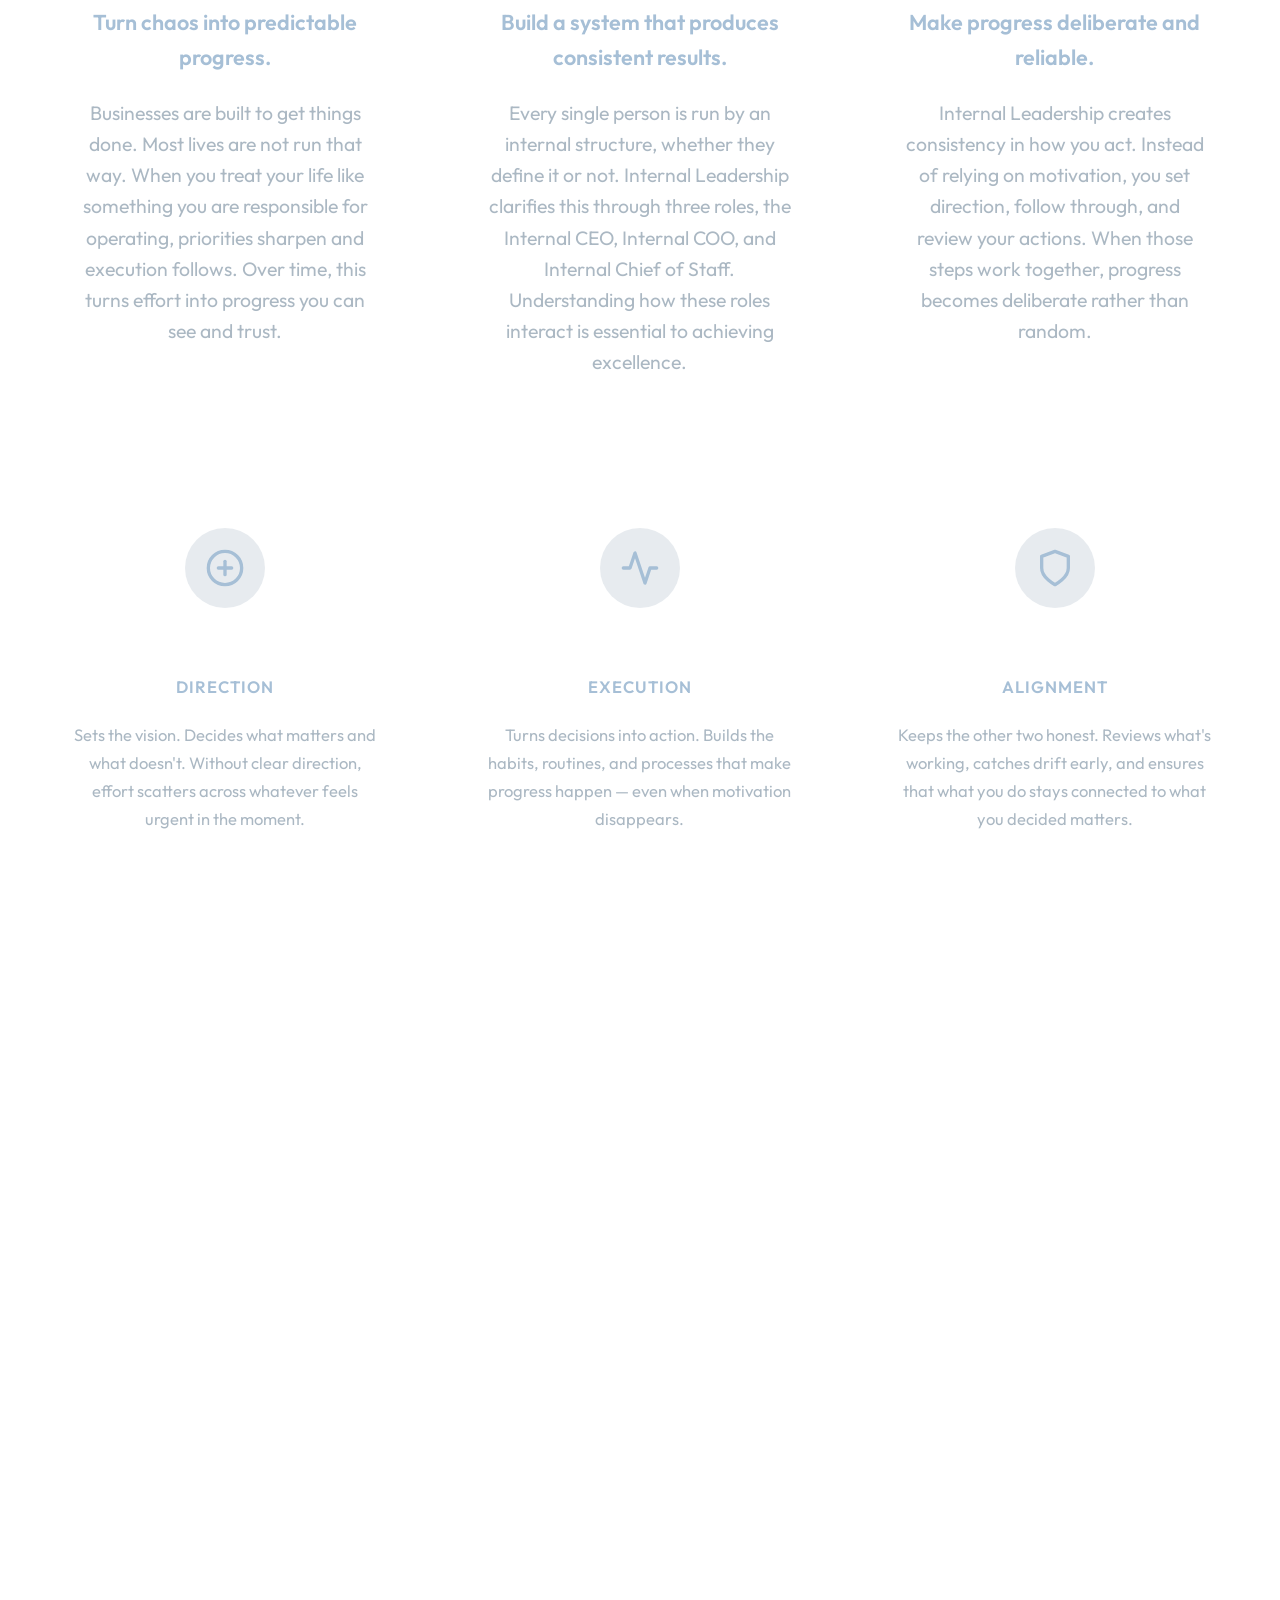
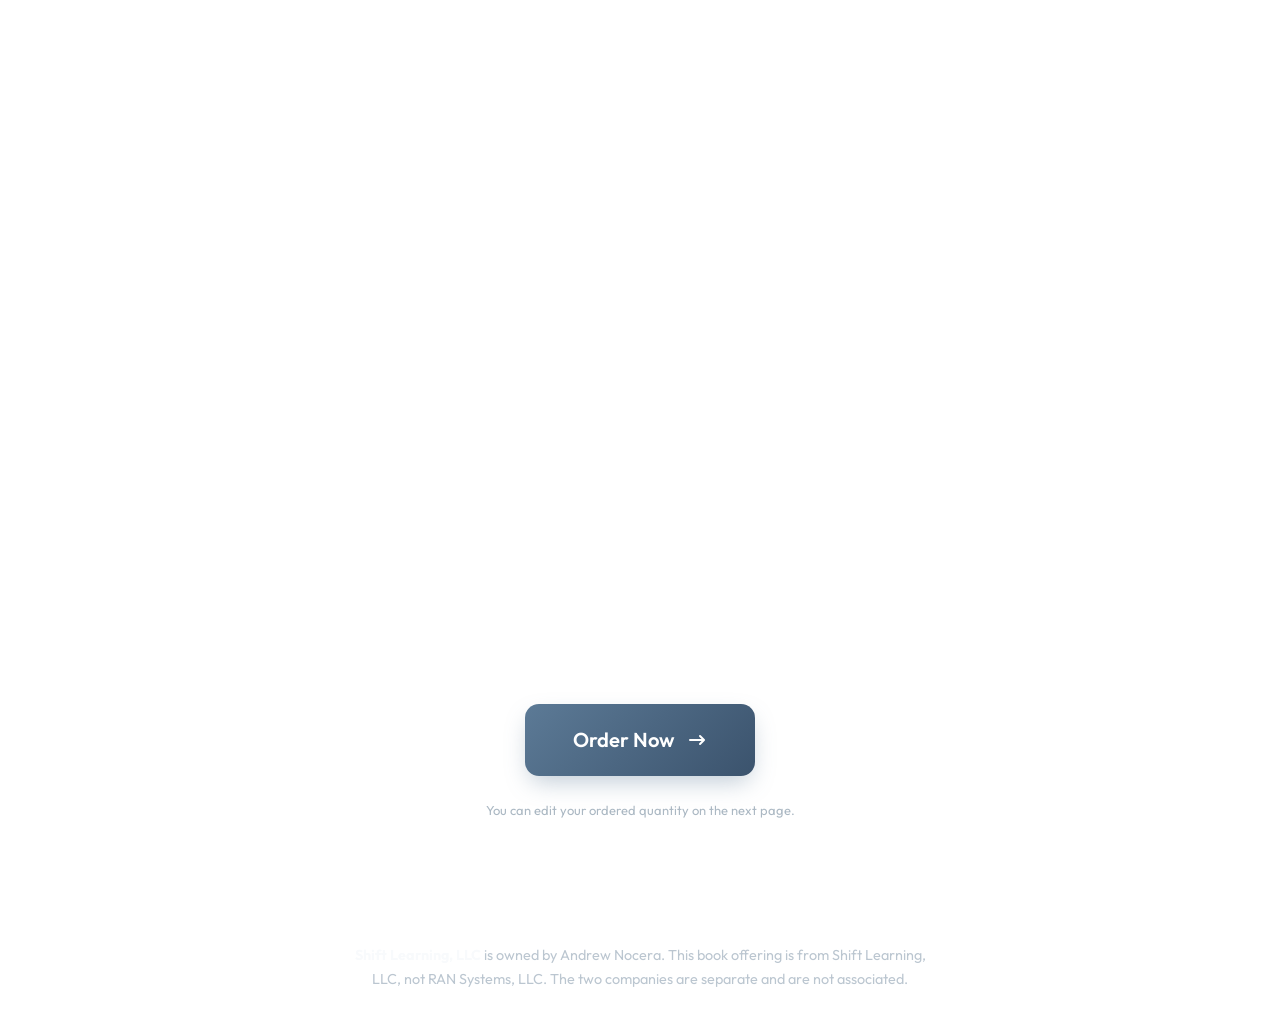
==== commit 234792f6: "Put RAN Systems first on homepage and navigation" ====
--- a/book/index.html
+++ b/book/index.html
@@ -17,7 +17,7 @@
 </head>
 
 <body>
-<nav class="business-nav" aria-label="Site navigation"><a href="/">Reed Nocera</a><a href="/book/" aria-current="page">The book · Shift Learning, LLC</a><a href="/ran-systems/">AI consulting · RAN Systems, LLC</a></nav>
+<nav class="business-nav" aria-label="Site navigation"><a href="/">Reed Nocera</a><a href="/ran-systems/">AI consulting · RAN Systems, LLC</a><a href="/book/" aria-current="page">The book · Shift Learning, LLC</a></nav>
 <div class="company-banner container"><p class="company-disclaimer"><strong>Shift Learning, LLC</strong> is owned by Andrew Nocera. This book offering is from Shift Learning, LLC, not RAN Systems, LLC. The two companies are separate and are not associated.</p></div>
 
     <!-- Hero Section -->
--- a/styles.css
+++ b/styles.css
@@ -1,824 +1,824 @@
-:root {
-    --bg-color: #0B1118;
-    --surface-color: rgba(255, 255, 255, 0.05);
-    --surface-border: rgba(255, 255, 255, 0.1);
-    --text-primary: #F8FAFC;
-    --text-secondary: #ABB8C3;
-    --accent-start: #5C7A96;
-    --accent-end: #3B536D;
-    --font-heading: 'Outfit', sans-serif;
-    --font-body: 'Outfit', sans-serif;
-    --font-serif: 'Playfair Display', serif;
-    --radius-sm: 7px;
-    --radius-md: 14px;
-    --radius-lg: 22px;
-    --transition: 0.3s cubic-bezier(0.4, 0, 0.2, 1);
-}
-
-html {
-    font-size: 90%;
-}
-
-* {
-    margin: 0;
-    padding: 0;
-    box-sizing: border-box;
-}
-
-body {
-    background: radial-gradient(circle at 50% 0%, #1c2d3d 0%, #0B1118 100%);
-    background-attachment: fixed;
-    color: var(--text-primary);
-    font-family: var(--font-body);
-    line-height: 1.6;
-    overflow-x: hidden;
-    -webkit-font-smoothing: antialiased;
-}
-
-h1,
-h2,
-h3,
-h4 {
-    font-family: var(--font-heading);
-    font-weight: 700;
-    line-height: 1.2;
-}
-
-a {
-    color: inherit;
-    text-decoration: none;
-}
-
-.container {
-    width: 100%;
-    max-width: 1080px;
-    margin: 0 auto;
-    padding: 0 24px;
-}
-
-.container-wide {
-    max-width: 1260px;
-}
-
-/* Animations */
-@keyframes fadeInUp {
-    from {
-        opacity: 0;
-        transform: translateY(30px);
-    }
-
-    to {
-        opacity: 1;
-        transform: translateY(0);
-    }
-}
-
-.animate-fade-up {
-    animation: fadeInUp 0.8s ease forwards;
-    opacity: 0;
-}
-
-/* --- Hero Section --- */
-.hero-section {
-    min-height: 100vh;
-    display: flex;
-    align-items: center;
-    padding: 90px 0;
-    position: relative;
-    overflow: hidden;
-    /* Removed individual background to use global body gradient */
-}
-
-/* Background gradient effect */
-.hero-section::before {
-    content: '';
-    position: absolute;
-    top: -20%;
-    right: -10%;
-    width: 60%;
-    height: 80%;
-    background: radial-gradient(circle, rgba(92, 122, 150, 0.15) 0%, rgba(31, 48, 65, 0) 70%);
-    filter: blur(100px);
-    z-index: 0;
-}
-
-.hero-container {
-    display: grid;
-    grid-template-columns: 1fr 1fr;
-    gap: 58px;
-    align-items: center;
-    position: relative;
-    z-index: 1;
-}
-
-.hero-image-wrapper {
-    position: relative;
-    border-radius: var(--radius-lg);
-    z-index: 2;
-    transform: perspective(1000px) rotateY(5deg) rotateX(2deg);
-    transition: transform 0.5s ease;
-}
-
-.hero-image-wrapper:hover {
-    transform: perspective(1000px) rotateY(0deg) rotateX(0deg);
-}
-
-.book-cover {
-    width: 100%;
-    max-width: 450px;
-    display: block;
-    margin: 0 auto;
-    border-radius: var(--radius-md);
-    box-shadow: 0 25px 50px -12px rgba(0, 0, 0, 0.5), 0 0 0 1px rgba(255, 255, 255, 0.1);
-    background-color: #1e293b;
-    position: relative;
-    z-index: 2;
-}
-
-.glow-effect {
-    position: absolute;
-    top: 50%;
-    left: 50%;
-    transform: translate(-50%, -50%);
-    width: 80%;
-    height: 90%;
-    background: linear-gradient(135deg, var(--accent-start), var(--accent-end));
-    filter: blur(60px);
-    opacity: 0.4;
-    z-index: 1;
-}
-
-.hero-content {
-    animation: fadeInUp 1s ease 0.2s forwards;
-    opacity: 0;
-}
-
-.badge {
-    display: inline-block;
-    background: rgba(92, 122, 150, 0.2);
-    color: #A6BFD6;
-    padding: 6px 16px;
-    border-radius: 100px;
-    font-size: 0.875rem;
-    font-weight: 600;
-    margin-bottom: 24px;
-    border: 1px solid rgba(166, 191, 214, 0.3);
-    letter-spacing: 0.5px;
-    text-transform: uppercase;
-}
-
-.book-title {
-    font-size: clamp(3rem, 5vw, 4.5rem);
-    letter-spacing: -1px;
-    margin-bottom: 12px;
-    background: linear-gradient(to right, #ffffff, #A6BFD6);
-    -webkit-background-clip: text;
-    background-clip: text;
-    -webkit-text-fill-color: transparent;
-}
-
-.book-subtitle {
-    font-size: clamp(1.5rem, 2vw, 1.75rem);
-    color: var(--text-secondary);
-    font-weight: 400;
-    margin-bottom: 32px;
-    max-width: 500px;
-}
-
-.pricing-container {
-    display: flex;
-    align-items: baseline;
-    gap: 12px;
-    margin-bottom: 24px;
-}
-
-.price-strikethrough {
-    font-size: 1.5rem;
-    color: #ef4444;
-    /* Subtle red to indicate discount */
-    text-decoration: line-through;
-    opacity: 0.8;
-}
-
-.price {
-    font-size: 2.5rem;
-    font-weight: 700;
-    color: white;
-}
-
-.currency {
-    color: var(--text-secondary);
-    font-size: 1.25rem;
-    font-weight: 500;
-}
-
-.description {
-    font-size: 1.25rem;
-    color: var(--text-secondary);
-    margin-bottom: 32px;
-    max-width: 500px;
-}
-
-.shipping-info {
-    display: flex;
-    align-items: center;
-    gap: 8px;
-    font-size: 1.1rem;
-    color: #cbd5e1;
-    margin-bottom: 32px;
-}
-
-.check-icon {
-    width: 20px;
-    height: 20px;
-    color: #10b981;
-}
-
-.cta-container {
-    display: inline-flex;
-    flex-direction: column;
-    gap: 12px;
-}
-
-.btn-primary {
-    display: inline-flex;
-    align-items: center;
-    justify-content: center;
-    gap: 12px;
-    background: linear-gradient(135deg, var(--accent-start), var(--accent-end));
-    color: white;
-    font-size: 1.25rem;
-    font-weight: 600;
-    padding: 16px 36px;
-    border-radius: var(--radius-md);
-    box-shadow: 0 10px 25px -5px rgba(92, 122, 150, 0.4);
-    transition: var(--transition);
-    position: relative;
-    overflow: hidden;
-    cursor: pointer;
-}
-
-.btn-primary::before {
-    content: '';
-    position: absolute;
-    top: 0;
-    left: -100%;
-    width: 100%;
-    height: 100%;
-    background: linear-gradient(90deg, transparent, rgba(255, 255, 255, 0.2), transparent);
-    transition: left 0.5s ease;
-}
-
-.btn-primary:hover {
-    transform: translateY(-2px);
-    box-shadow: 0 15px 35px -5px rgba(92, 122, 150, 0.6);
-}
-
-.btn-primary:hover::before {
-    left: 100%;
-}
-
-.arrow-icon {
-    width: 20px;
-    height: 20px;
-    transition: transform 0.3s;
-}
-
-.btn-primary:hover .arrow-icon {
-    transform: translateX(4px);
-}
-
-.btn-secondary {
-    display: inline-flex;
-    align-items: center;
-    justify-content: center;
-    gap: 12px;
-    background: transparent;
-    color: white;
-    font-size: 1.25rem;
-    font-weight: 600;
-    padding: 16px 36px;
-    border-radius: var(--radius-md);
-    border: 2px solid rgba(255, 255, 255, 0.1);
-    transition: var(--transition);
-    text-decoration: none;
-    cursor: pointer;
-}
-
-.btn-secondary:hover {
-    background: rgba(255, 255, 255, 0.05);
-    border-color: rgba(255, 255, 255, 0.2);
-    transform: translateY(-2px);
-}
-
-.btn-large {
-    padding: 20px 48px;
-    font-size: 1.4rem;
-}
-
-.trust-badges {
-    display: flex;
-    align-items: center;
-    justify-content: center;
-    gap: 8px;
-    font-size: 1rem;
-    color: var(--text-secondary);
-    margin-top: 8px;
-    opacity: 0.8;
-}
-
-.lock-icon {
-    width: 16px;
-    height: 16px;
-    color: #4ade80;
-    /* A soft trust-inducing green */
-}
-
-/* --- Concepts Section --- */
-.concepts-section {
-    padding: 90px 0 28px;
-    /* Reduced bottom padding to close gap */
-}
-
-.section-title {
-    text-align: center;
-    font-size: clamp(3rem, 5vw, 4rem);
-    margin-bottom: 80px;
-    color: white;
-}
-
-.concepts-grid {
-    display: grid;
-    grid-template-columns: repeat(auto-fit, minmax(300px, 1fr));
-    gap: 32px;
-}
-
-.concept-card {
-    background: var(--surface-color);
-    border: 1px solid var(--surface-border);
-    border-radius: var(--radius-lg);
-    padding: 50px 36px;
-    backdrop-filter: blur(10px);
-    transition: var(--transition);
-    height: 100%;
-    text-align: center;
-    display: flex;
-    flex-direction: column;
-    align-items: center;
-}
-
-.concept-card:hover {
-    transform: translateY(-8px);
-    background: rgba(255, 255, 255, 0.08);
-    border-color: rgba(255, 255, 255, 0.2);
-    box-shadow: 0 20px 40px rgba(0, 0, 0, 0.3);
-}
-
-.card-icon {
-    width: 80px;
-    height: 80px;
-    background: rgba(92, 122, 150, 0.15);
-    border-radius: var(--radius-md);
-    display: flex;
-    align-items: center;
-    justify-content: center;
-    margin-bottom: 32px;
-    color: #A6BFD6;
-}
-
-.card-icon svg {
-    width: 40px;
-    height: 40px;
-}
-
-.concept-card h3 {
-    font-size: 2.25rem;
-    margin-bottom: 12px;
-    color: white;
-    line-height: 1.2;
-}
-
-.concept-benefit {
-    font-size: 1.5rem;
-    font-weight: 600;
-    color: #A6BFD6;
-    margin-bottom: 24px;
-}
-
-.concept-card p {
-    color: var(--text-secondary);
-    font-size: 1.35rem;
-    line-height: 1.6;
-}
-
-/* --- Author Section --- */
-.author-section {
-    padding: 108px 0;
-    position: relative;
-}
-
-.author-card {
-    background: var(--surface-color);
-    border: 1px solid var(--surface-border);
-    border-radius: var(--radius-lg);
-    padding: 58px;
-    backdrop-filter: blur(10px);
-}
-
-.author-title {
-    font-size: clamp(2.5rem, 5vw, 4rem);
-    margin-bottom: 40px;
-    color: white;
-    text-align: center;
-}
-
-.author-sidebar-float {
-    float: left;
-    width: 350px;
-    margin-right: 48px;
-    margin-bottom: 24px;
-    display: flex;
-    flex-direction: column;
-    align-items: center;
-    gap: 24px;
-}
-
-.author-image-wrapper {
-    width: 100%;
-    aspect-ratio: 4 / 5;
-    border-radius: var(--radius-md);
-    overflow: hidden;
-    position: relative;
-}
-
-.author-image-wrapper::after {
-    content: '';
-    position: absolute;
-    inset: 0;
-    box-shadow: inset 0 0 0 1px rgba(255, 255, 255, 0.1);
-    border-radius: var(--radius-md);
-}
-
-.author-photo {
-    width: 100%;
-    height: 100%;
-    object-fit: cover;
-    filter: grayscale(20%) contrast(1.1);
-    transition: var(--transition);
-}
-
-.author-card:hover .author-photo {
-    filter: grayscale(0%) contrast(1);
-    transform: scale(1.02);
-}
-
-.social-links {
-    display: flex;
-    gap: 24px;
-}
-
-.social-icon {
-    width: 72px;
-    height: 72px;
-    display: flex;
-    align-items: center;
-    justify-content: center;
-    background: rgba(255, 255, 255, 0.05);
-    border: 1px solid var(--surface-border);
-    border-radius: 50%;
-    color: var(--text-secondary);
-    transition: var(--transition);
-}
-
-.social-icon:hover {
-    background: white;
-    color: var(--bg-color);
-    transform: translateY(-3px);
-}
-
-.social-icon svg {
-    width: 36px;
-    height: 36px;
-}
-
-.author-bio>p:first-of-type {
-    margin-top: 8%;
-    /* Push first paragraph down alongside the float */
-}
-
-.author-bio p {
-    font-size: 1.2rem;
-    color: var(--text-secondary);
-    margin-bottom: 20px;
-}
-
-/* Clearfix for floated content */
-.author-bio::after {
-    content: "";
-    display: table;
-    clear: both;
-}
-
-.author-bio strong {
-    color: white;
-}
-
-.author-bio em {
-    font-family: var(--font-serif);
-    color: white;
-    font-style: italic;
-    font-weight: 500;
-}
-
-/* --- Final CTA Section --- */
-.final-cta-section {
-    padding: 90px 0;
-    border-top: 1px solid var(--surface-border);
-}
-
-.final-cta-title {
-    font-size: clamp(2rem, 4vw, 3rem);
-    margin-bottom: 40px;
-    color: white;
-}
-
-.text-center {
-    text-align: center;
-}
-
-.checkout-note-bottom {
-    margin-top: 24px;
-    font-size: 0.9rem;
-    color: var(--text-secondary);
-}
-
-/* --- Sticky Mobile CTA --- */
-.mobile-sticky-cta {
-    position: fixed;
-    bottom: 0;
-    left: 0;
-    width: 100%;
-    padding: 16px;
-    background: rgba(31, 48, 65, 0.95);
-    backdrop-filter: blur(10px);
-    border-top: 1px solid var(--surface-border);
-    z-index: 100;
-    transform: translateY(100%);
-    transition: transform 0.3s cubic-bezier(0.4, 0, 0.2, 1);
-    display: none;
-    /* Hidden by default on desktop, shown via media query and JS */
-}
-
-.mobile-sticky-cta.visible {
-    transform: translateY(0);
-}
-
-.btn-full {
-    width: 100%;
-    display: flex;
-    justify-content: center;
-}
-
-/* --- Footer --- */
-.site-footer {
-    text-align: center;
-    padding: 32px 0;
-    border-top: 1px solid var(--surface-border);
-    color: var(--text-secondary);
-    font-size: 0.9rem;
-}
-
-/* --- Responsive --- */
-@media (max-width: 992px) {
-    .hero-container {
-        grid-template-columns: 1fr;
-        text-align: center;
-        gap: 48px;
-    }
-
-    .hero-image-wrapper {
-        max-width: 350px;
-        margin: 0 auto;
-        transform: none !important;
-    }
-
-    .hero-content {
-        display: flex;
-        flex-direction: column;
-        align-items: center;
-    }
-
-    .book-subtitle,
-    .description {
-        margin-left: auto;
-        margin-right: auto;
-    }
-
-    .author-sidebar-float {
-        float: none;
-        width: 100%;
-        max-width: 350px;
-        margin: 0 auto 40px auto;
-    }
-}
-
-
-/* --- The Three Roles Section --- */
-.roles-section {
-    padding: 28px 0 108px;
-    /* Reduced top padding to close gap */
-    position: relative;
-}
-
-.roles-header {
-    text-align: center;
-    max-width: 700px;
-    margin: 0 auto 80px;
-}
-
-.roles-grid {
-    display: grid;
-    grid-template-columns: repeat(3, 1fr);
-    gap: 32px;
-}
-
-.role-card {
-    background: var(--surface-color);
-    border: 1px solid var(--surface-border);
-    border-radius: var(--radius-lg);
-    padding: 42px 32px;
-    backdrop-filter: blur(10px);
-    transition: var(--transition);
-    text-align: center;
-    position: relative;
-    overflow: hidden;
-    display: flex;
-    flex-direction: column;
-    align-items: center;
-}
-
-.role-card::before {
-    content: '';
-    position: absolute;
-    top: 0;
-    left: 0;
-    right: 0;
-    height: 4px;
-    background: linear-gradient(90deg, var(--accent-start), var(--accent-end));
-    opacity: 0;
-    transition: var(--transition);
-}
-
-.role-card:hover {
-    transform: translateY(-8px);
-    background: rgba(255, 255, 255, 0.08);
-    border-color: rgba(255, 255, 255, 0.2);
-    box-shadow: 0 20px 40px rgba(0, 0, 0, 0.3);
-}
-
-.role-card:hover::before {
-    opacity: 1;
-}
-
-.role-icon {
-    width: 80px;
-    height: 80px;
-    background: rgba(92, 122, 150, 0.15);
-    border-radius: 50%;
-    display: flex;
-    align-items: center;
-    justify-content: center;
-    margin-bottom: 28px;
-    color: #A6BFD6;
-    flex-shrink: 0;
-}
-
-.role-icon svg {
-    width: 40px;
-    height: 40px;
-}
-
-.role-title {
-    font-size: 1.75rem;
-    color: white;
-    margin-bottom: 8px;
-}
-
-.role-function {
-    font-size: 1.15rem;
-    font-weight: 600;
-    color: #A6BFD6;
-    text-transform: uppercase;
-    letter-spacing: 1px;
-    margin-bottom: 20px;
-}
-
-.role-card p {
-    font-size: 1.15rem;
-    color: var(--text-secondary);
-    line-height: 1.7;
-}
-
-@media (max-width: 992px) {
-    .roles-grid {
-        grid-template-columns: 1fr;
-        max-width: 500px;
-        margin: 0 auto;
-    }
-}
-
-@media (max-width: 768px) {
-    .concepts-grid {
-        grid-template-columns: 1fr;
-    }
-
-    .hero-section {
-        padding: 80px 0 60px;
-    }
-
-    .mobile-sticky-cta {
-        display: block;
-    }
-
-    /* Add padding to footer to ensure sticky doesn't cover content at very bottom */
-    .site-footer {
-        padding-bottom: 100px;
-    }
-}
-
-/* --- Dayton Popup --- */
-.dayton-popup {
-    position: fixed;
-    bottom: 24px;
-    right: 24px;
-    background: var(--surface-color);
-    border: 1px solid var(--surface-border);
-    border-radius: var(--radius-lg);
-    padding: 24px;
-    width: calc(100% - 48px);
-    max-width: 350px;
-    backdrop-filter: blur(15px);
-    box-shadow: 0 25px 50px -12px rgba(0, 0, 0, 0.6), 0 0 0 1px rgba(255, 255, 255, 0.1);
-    z-index: 1000;
-    display: none;
-    transform: translateY(30px);
-    opacity: 0;
-}
-.dayton-popup.show {
-    display: block;
-    animation: fadeInUp 0.5s ease forwards;
-}
-.dayton-popup-content {
-    position: relative;
-    display: flex;
-    flex-direction: column;
-    align-items: center;
-    text-align: center;
-}
-.close-popup {
-    position: absolute;
-    top: -12px;
-    right: -12px;
-    background: transparent;
-    border: none;
-    color: var(--text-secondary);
-    font-size: 1.5rem;
-    cursor: pointer;
-    transition: var(--transition);
-    width: 24px;
-    height: 24px;
-    display: flex;
-    align-items: center;
-    justify-content: center;
-    border-radius: 50%;
-}
-.close-popup:hover {
-    color: white;
-    background: rgba(255, 255, 255, 0.1);
-}
-.popup-icon {
-    width: 48px;
-    height: 48px;
-    background: rgba(92, 122, 150, 0.15);
-    color: #A6BFD6;
-    border-radius: 50%;
-    display: flex;
-    align-items: center;
-    justify-content: center;
-    margin-bottom: 16px;
-}
-.popup-icon svg {
-    width: 24px;
-    height: 24px;
-}
-
-@media (max-width: 768px) {
-    .dayton-popup {
-        bottom: 90px;
-        left: 24px;
-        right: 24px;
-        max-width: none;
-    }
+:root {
+    --bg-color: #0B1118;
+    --surface-color: rgba(255, 255, 255, 0.05);
+    --surface-border: rgba(255, 255, 255, 0.1);
+    --text-primary: #F8FAFC;
+    --text-secondary: #ABB8C3;
+    --accent-start: #5C7A96;
+    --accent-end: #3B536D;
+    --font-heading: 'Outfit', sans-serif;
+    --font-body: 'Outfit', sans-serif;
+    --font-serif: 'Playfair Display', serif;
+    --radius-sm: 7px;
+    --radius-md: 14px;
+    --radius-lg: 22px;
+    --transition: 0.3s cubic-bezier(0.4, 0, 0.2, 1);
+}
+
+html {
+    font-size: 90%;
+}
+
+* {
+    margin: 0;
+    padding: 0;
+    box-sizing: border-box;
+}
+
+body {
+    background: radial-gradient(circle at 50% 0%, #1c2d3d 0%, #0B1118 100%);
+    background-attachment: fixed;
+    color: var(--text-primary);
+    font-family: var(--font-body);
+    line-height: 1.6;
+    overflow-x: hidden;
+    -webkit-font-smoothing: antialiased;
+}
+
+h1,
+h2,
+h3,
+h4 {
+    font-family: var(--font-heading);
+    font-weight: 700;
+    line-height: 1.2;
+}
+
+a {
+    color: inherit;
+    text-decoration: none;
+}
+
+.container {
+    width: 100%;
+    max-width: 1080px;
+    margin: 0 auto;
+    padding: 0 24px;
+}
+
+.container-wide {
+    max-width: 1260px;
+}
+
+/* Animations */
+@keyframes fadeInUp {
+    from {
+        opacity: 0;
+        transform: translateY(30px);
+    }
+
+    to {
+        opacity: 1;
+        transform: translateY(0);
+    }
+}
+
+.animate-fade-up {
+    animation: fadeInUp 0.8s ease forwards;
+    opacity: 0;
+}
+
+/* --- Hero Section --- */
+.hero-section {
+    min-height: 100vh;
+    display: flex;
+    align-items: center;
+    padding: 90px 0;
+    position: relative;
+    overflow: hidden;
+    /* Removed individual background to use global body gradient */
+}
+
+/* Background gradient effect */
+.hero-section::before {
+    content: '';
+    position: absolute;
+    top: -20%;
+    right: -10%;
+    width: 60%;
+    height: 80%;
+    background: radial-gradient(circle, rgba(92, 122, 150, 0.15) 0%, rgba(31, 48, 65, 0) 70%);
+    filter: blur(100px);
+    z-index: 0;
+}
+
+.hero-container {
+    display: grid;
+    grid-template-columns: 1fr 1fr;
+    gap: 58px;
+    align-items: center;
+    position: relative;
+    z-index: 1;
+}
+
+.hero-image-wrapper {
+    position: relative;
+    border-radius: var(--radius-lg);
+    z-index: 2;
+    transform: perspective(1000px) rotateY(5deg) rotateX(2deg);
+    transition: transform 0.5s ease;
+}
+
+.hero-image-wrapper:hover {
+    transform: perspective(1000px) rotateY(0deg) rotateX(0deg);
+}
+
+.book-cover {
+    width: 100%;
+    max-width: 450px;
+    display: block;
+    margin: 0 auto;
+    border-radius: var(--radius-md);
+    box-shadow: 0 25px 50px -12px rgba(0, 0, 0, 0.5), 0 0 0 1px rgba(255, 255, 255, 0.1);
+    background-color: #1e293b;
+    position: relative;
+    z-index: 2;
+}
+
+.glow-effect {
+    position: absolute;
+    top: 50%;
+    left: 50%;
+    transform: translate(-50%, -50%);
+    width: 80%;
+    height: 90%;
+    background: linear-gradient(135deg, var(--accent-start), var(--accent-end));
+    filter: blur(60px);
+    opacity: 0.4;
+    z-index: 1;
+}
+
+.hero-content {
+    animation: fadeInUp 1s ease 0.2s forwards;
+    opacity: 0;
+}
+
+.badge {
+    display: inline-block;
+    background: rgba(92, 122, 150, 0.2);
+    color: #A6BFD6;
+    padding: 6px 16px;
+    border-radius: 100px;
+    font-size: 0.875rem;
+    font-weight: 600;
+    margin-bottom: 24px;
+    border: 1px solid rgba(166, 191, 214, 0.3);
+    letter-spacing: 0.5px;
+    text-transform: uppercase;
+}
+
+.book-title {
+    font-size: clamp(3rem, 5vw, 4.5rem);
+    letter-spacing: -1px;
+    margin-bottom: 12px;
+    background: linear-gradient(to right, #ffffff, #A6BFD6);
+    -webkit-background-clip: text;
+    background-clip: text;
+    -webkit-text-fill-color: transparent;
+}
+
+.book-subtitle {
+    font-size: clamp(1.5rem, 2vw, 1.75rem);
+    color: var(--text-secondary);
+    font-weight: 400;
+    margin-bottom: 32px;
+    max-width: 500px;
+}
+
+.pricing-container {
+    display: flex;
+    align-items: baseline;
+    gap: 12px;
+    margin-bottom: 24px;
+}
+
+.price-strikethrough {
+    font-size: 1.5rem;
+    color: #ef4444;
+    /* Subtle red to indicate discount */
+    text-decoration: line-through;
+    opacity: 0.8;
+}
+
+.price {
+    font-size: 2.5rem;
+    font-weight: 700;
+    color: white;
+}
+
+.currency {
+    color: var(--text-secondary);
+    font-size: 1.25rem;
+    font-weight: 500;
+}
+
+.description {
+    font-size: 1.25rem;
+    color: var(--text-secondary);
+    margin-bottom: 32px;
+    max-width: 500px;
+}
+
+.shipping-info {
+    display: flex;
+    align-items: center;
+    gap: 8px;
+    font-size: 1.1rem;
+    color: #cbd5e1;
+    margin-bottom: 32px;
+}
+
+.check-icon {
+    width: 20px;
+    height: 20px;
+    color: #10b981;
+}
+
+.cta-container {
+    display: inline-flex;
+    flex-direction: column;
+    gap: 12px;
+}
+
+.btn-primary {
+    display: inline-flex;
+    align-items: center;
+    justify-content: center;
+    gap: 12px;
+    background: linear-gradient(135deg, var(--accent-start), var(--accent-end));
+    color: white;
+    font-size: 1.25rem;
+    font-weight: 600;
+    padding: 16px 36px;
+    border-radius: var(--radius-md);
+    box-shadow: 0 10px 25px -5px rgba(92, 122, 150, 0.4);
+    transition: var(--transition);
+    position: relative;
+    overflow: hidden;
+    cursor: pointer;
+}
+
+.btn-primary::before {
+    content: '';
+    position: absolute;
+    top: 0;
+    left: -100%;
+    width: 100%;
+    height: 100%;
+    background: linear-gradient(90deg, transparent, rgba(255, 255, 255, 0.2), transparent);
+    transition: left 0.5s ease;
+}
+
+.btn-primary:hover {
+    transform: translateY(-2px);
+    box-shadow: 0 15px 35px -5px rgba(92, 122, 150, 0.6);
+}
+
+.btn-primary:hover::before {
+    left: 100%;
+}
+
+.arrow-icon {
+    width: 20px;
+    height: 20px;
+    transition: transform 0.3s;
+}
+
+.btn-primary:hover .arrow-icon {
+    transform: translateX(4px);
+}
+
+.btn-secondary {
+    display: inline-flex;
+    align-items: center;
+    justify-content: center;
+    gap: 12px;
+    background: transparent;
+    color: white;
+    font-size: 1.25rem;
+    font-weight: 600;
+    padding: 16px 36px;
+    border-radius: var(--radius-md);
+    border: 2px solid rgba(255, 255, 255, 0.1);
+    transition: var(--transition);
+    text-decoration: none;
+    cursor: pointer;
+}
+
+.btn-secondary:hover {
+    background: rgba(255, 255, 255, 0.05);
+    border-color: rgba(255, 255, 255, 0.2);
+    transform: translateY(-2px);
+}
+
+.btn-large {
+    padding: 20px 48px;
+    font-size: 1.4rem;
+}
+
+.trust-badges {
+    display: flex;
+    align-items: center;
+    justify-content: center;
+    gap: 8px;
+    font-size: 1rem;
+    color: var(--text-secondary);
+    margin-top: 8px;
+    opacity: 0.8;
+}
+
+.lock-icon {
+    width: 16px;
+    height: 16px;
+    color: #4ade80;
+    /* A soft trust-inducing green */
+}
+
+/* --- Concepts Section --- */
+.concepts-section {
+    padding: 90px 0 28px;
+    /* Reduced bottom padding to close gap */
+}
+
+.section-title {
+    text-align: center;
+    font-size: clamp(3rem, 5vw, 4rem);
+    margin-bottom: 80px;
+    color: white;
+}
+
+.concepts-grid {
+    display: grid;
+    grid-template-columns: repeat(auto-fit, minmax(300px, 1fr));
+    gap: 32px;
+}
+
+.concept-card {
+    background: var(--surface-color);
+    border: 1px solid var(--surface-border);
+    border-radius: var(--radius-lg);
+    padding: 50px 36px;
+    backdrop-filter: blur(10px);
+    transition: var(--transition);
+    height: 100%;
+    text-align: center;
+    display: flex;
+    flex-direction: column;
+    align-items: center;
+}
+
+.concept-card:hover {
+    transform: translateY(-8px);
+    background: rgba(255, 255, 255, 0.08);
+    border-color: rgba(255, 255, 255, 0.2);
+    box-shadow: 0 20px 40px rgba(0, 0, 0, 0.3);
+}
+
+.card-icon {
+    width: 80px;
+    height: 80px;
+    background: rgba(92, 122, 150, 0.15);
+    border-radius: var(--radius-md);
+    display: flex;
+    align-items: center;
+    justify-content: center;
+    margin-bottom: 32px;
+    color: #A6BFD6;
+}
+
+.card-icon svg {
+    width: 40px;
+    height: 40px;
+}
+
+.concept-card h3 {
+    font-size: 2.25rem;
+    margin-bottom: 12px;
+    color: white;
+    line-height: 1.2;
+}
+
+.concept-benefit {
+    font-size: 1.5rem;
+    font-weight: 600;
+    color: #A6BFD6;
+    margin-bottom: 24px;
+}
+
+.concept-card p {
+    color: var(--text-secondary);
+    font-size: 1.35rem;
+    line-height: 1.6;
+}
+
+/* --- Author Section --- */
+.author-section {
+    padding: 108px 0;
+    position: relative;
+}
+
+.author-card {
+    background: var(--surface-color);
+    border: 1px solid var(--surface-border);
+    border-radius: var(--radius-lg);
+    padding: 58px;
+    backdrop-filter: blur(10px);
+}
+
+.author-title {
+    font-size: clamp(2.5rem, 5vw, 4rem);
+    margin-bottom: 40px;
+    color: white;
+    text-align: center;
+}
+
+.author-sidebar-float {
+    float: left;
+    width: 350px;
+    margin-right: 48px;
+    margin-bottom: 24px;
+    display: flex;
+    flex-direction: column;
+    align-items: center;
+    gap: 24px;
+}
+
+.author-image-wrapper {
+    width: 100%;
+    aspect-ratio: 4 / 5;
+    border-radius: var(--radius-md);
+    overflow: hidden;
+    position: relative;
+}
+
+.author-image-wrapper::after {
+    content: '';
+    position: absolute;
+    inset: 0;
+    box-shadow: inset 0 0 0 1px rgba(255, 255, 255, 0.1);
+    border-radius: var(--radius-md);
+}
+
+.author-photo {
+    width: 100%;
+    height: 100%;
+    object-fit: cover;
+    filter: grayscale(20%) contrast(1.1);
+    transition: var(--transition);
+}
+
+.author-card:hover .author-photo {
+    filter: grayscale(0%) contrast(1);
+    transform: scale(1.02);
+}
+
+.social-links {
+    display: flex;
+    gap: 24px;
+}
+
+.social-icon {
+    width: 72px;
+    height: 72px;
+    display: flex;
+    align-items: center;
+    justify-content: center;
+    background: rgba(255, 255, 255, 0.05);
+    border: 1px solid var(--surface-border);
+    border-radius: 50%;
+    color: var(--text-secondary);
+    transition: var(--transition);
+}
+
+.social-icon:hover {
+    background: white;
+    color: var(--bg-color);
+    transform: translateY(-3px);
+}
+
+.social-icon svg {
+    width: 36px;
+    height: 36px;
+}
+
+.author-bio>p:first-of-type {
+    margin-top: 8%;
+    /* Push first paragraph down alongside the float */
+}
+
+.author-bio p {
+    font-size: 1.2rem;
+    color: var(--text-secondary);
+    margin-bottom: 20px;
+}
+
+/* Clearfix for floated content */
+.author-bio::after {
+    content: "";
+    display: table;
+    clear: both;
+}
+
+.author-bio strong {
+    color: white;
+}
+
+.author-bio em {
+    font-family: var(--font-serif);
+    color: white;
+    font-style: italic;
+    font-weight: 500;
+}
+
+/* --- Final CTA Section --- */
+.final-cta-section {
+    padding: 90px 0;
+    border-top: 1px solid var(--surface-border);
+}
+
+.final-cta-title {
+    font-size: clamp(2rem, 4vw, 3rem);
+    margin-bottom: 40px;
+    color: white;
+}
+
+.text-center {
+    text-align: center;
+}
+
+.checkout-note-bottom {
+    margin-top: 24px;
+    font-size: 0.9rem;
+    color: var(--text-secondary);
+}
+
+/* --- Sticky Mobile CTA --- */
+.mobile-sticky-cta {
+    position: fixed;
+    bottom: 0;
+    left: 0;
+    width: 100%;
+    padding: 16px;
+    background: rgba(31, 48, 65, 0.95);
+    backdrop-filter: blur(10px);
+    border-top: 1px solid var(--surface-border);
+    z-index: 100;
+    transform: translateY(100%);
+    transition: transform 0.3s cubic-bezier(0.4, 0, 0.2, 1);
+    display: none;
+    /* Hidden by default on desktop, shown via media query and JS */
+}
+
+.mobile-sticky-cta.visible {
+    transform: translateY(0);
+}
+
+.btn-full {
+    width: 100%;
+    display: flex;
+    justify-content: center;
+}
+
+/* --- Footer --- */
+.site-footer {
+    text-align: center;
+    padding: 32px 0;
+    border-top: 1px solid var(--surface-border);
+    color: var(--text-secondary);
+    font-size: 0.9rem;
+}
+
+/* --- Responsive --- */
+@media (max-width: 992px) {
+    .hero-container {
+        grid-template-columns: 1fr;
+        text-align: center;
+        gap: 48px;
+    }
+
+    .hero-image-wrapper {
+        max-width: 350px;
+        margin: 0 auto;
+        transform: none !important;
+    }
+
+    .hero-content {
+        display: flex;
+        flex-direction: column;
+        align-items: center;
+    }
+
+    .book-subtitle,
+    .description {
+        margin-left: auto;
+        margin-right: auto;
+    }
+
+    .author-sidebar-float {
+        float: none;
+        width: 100%;
+        max-width: 350px;
+        margin: 0 auto 40px auto;
+    }
+}
+
+
+/* --- The Three Roles Section --- */
+.roles-section {
+    padding: 28px 0 108px;
+    /* Reduced top padding to close gap */
+    position: relative;
+}
+
+.roles-header {
+    text-align: center;
+    max-width: 700px;
+    margin: 0 auto 80px;
+}
+
+.roles-grid {
+    display: grid;
+    grid-template-columns: repeat(3, 1fr);
+    gap: 32px;
+}
+
+.role-card {
+    background: var(--surface-color);
+    border: 1px solid var(--surface-border);
+    border-radius: var(--radius-lg);
+    padding: 42px 32px;
+    backdrop-filter: blur(10px);
+    transition: var(--transition);
+    text-align: center;
+    position: relative;
+    overflow: hidden;
+    display: flex;
+    flex-direction: column;
+    align-items: center;
+}
+
+.role-card::before {
+    content: '';
+    position: absolute;
+    top: 0;
+    left: 0;
+    right: 0;
+    height: 4px;
+    background: linear-gradient(90deg, var(--accent-start), var(--accent-end));
+    opacity: 0;
+    transition: var(--transition);
+}
+
+.role-card:hover {
+    transform: translateY(-8px);
+    background: rgba(255, 255, 255, 0.08);
+    border-color: rgba(255, 255, 255, 0.2);
+    box-shadow: 0 20px 40px rgba(0, 0, 0, 0.3);
+}
+
+.role-card:hover::before {
+    opacity: 1;
+}
+
+.role-icon {
+    width: 80px;
+    height: 80px;
+    background: rgba(92, 122, 150, 0.15);
+    border-radius: 50%;
+    display: flex;
+    align-items: center;
+    justify-content: center;
+    margin-bottom: 28px;
+    color: #A6BFD6;
+    flex-shrink: 0;
+}
+
+.role-icon svg {
+    width: 40px;
+    height: 40px;
+}
+
+.role-title {
+    font-size: 1.75rem;
+    color: white;
+    margin-bottom: 8px;
+}
+
+.role-function {
+    font-size: 1.15rem;
+    font-weight: 600;
+    color: #A6BFD6;
+    text-transform: uppercase;
+    letter-spacing: 1px;
+    margin-bottom: 20px;
+}
+
+.role-card p {
+    font-size: 1.15rem;
+    color: var(--text-secondary);
+    line-height: 1.7;
+}
+
+@media (max-width: 992px) {
+    .roles-grid {
+        grid-template-columns: 1fr;
+        max-width: 500px;
+        margin: 0 auto;
+    }
+}
+
+@media (max-width: 768px) {
+    .concepts-grid {
+        grid-template-columns: 1fr;
+    }
+
+    .hero-section {
+        padding: 80px 0 60px;
+    }
+
+    .mobile-sticky-cta {
+        display: block;
+    }
+
+    /* Add padding to footer to ensure sticky doesn't cover content at very bottom */
+    .site-footer {
+        padding-bottom: 100px;
+    }
+}
+
+/* --- Dayton Popup --- */
+.dayton-popup {
+    position: fixed;
+    bottom: 24px;
+    right: 24px;
+    background: var(--surface-color);
+    border: 1px solid var(--surface-border);
+    border-radius: var(--radius-lg);
+    padding: 24px;
+    width: calc(100% - 48px);
+    max-width: 350px;
+    backdrop-filter: blur(15px);
+    box-shadow: 0 25px 50px -12px rgba(0, 0, 0, 0.6), 0 0 0 1px rgba(255, 255, 255, 0.1);
+    z-index: 1000;
+    display: none;
+    transform: translateY(30px);
+    opacity: 0;
+}
+.dayton-popup.show {
+    display: block;
+    animation: fadeInUp 0.5s ease forwards;
+}
+.dayton-popup-content {
+    position: relative;
+    display: flex;
+    flex-direction: column;
+    align-items: center;
+    text-align: center;
+}
+.close-popup {
+    position: absolute;
+    top: -12px;
+    right: -12px;
+    background: transparent;
+    border: none;
+    color: var(--text-secondary);
+    font-size: 1.5rem;
+    cursor: pointer;
+    transition: var(--transition);
+    width: 24px;
+    height: 24px;
+    display: flex;
+    align-items: center;
+    justify-content: center;
+    border-radius: 50%;
+}
+.close-popup:hover {
+    color: white;
+    background: rgba(255, 255, 255, 0.1);
+}
+.popup-icon {
+    width: 48px;
+    height: 48px;
+    background: rgba(92, 122, 150, 0.15);
+    color: #A6BFD6;
+    border-radius: 50%;
+    display: flex;
+    align-items: center;
+    justify-content: center;
+    margin-bottom: 16px;
+}
+.popup-icon svg {
+    width: 24px;
+    height: 24px;
+}
+
+@media (max-width: 768px) {
+    .dayton-popup {
+        bottom: 90px;
+        left: 24px;
+        right: 24px;
+        max-width: none;
+    }
 }
 /* Separate business destinations */
 .business-nav { max-width: 1260px; margin: auto; padding: 24px; display: flex; flex-wrap: wrap; gap: 16px 32px; align-items: center; border-bottom: 1px solid var(--surface-border); }
@@ -867,3 +867,6 @@
 @media (prefers-reduced-motion: reduce) {
  *, *::before, *::after { animation-duration: .01ms !important; animation-delay: 0ms !important; transition-duration: .01ms !important; scroll-behavior: auto !important; }
 }
+
+.directory-consulting + .directory-book { border-top: 1px solid #526070; padding-top: 64px; }
+@media (max-width: 640px) { .directory-consulting + .directory-book { padding-top: 40px; } }
